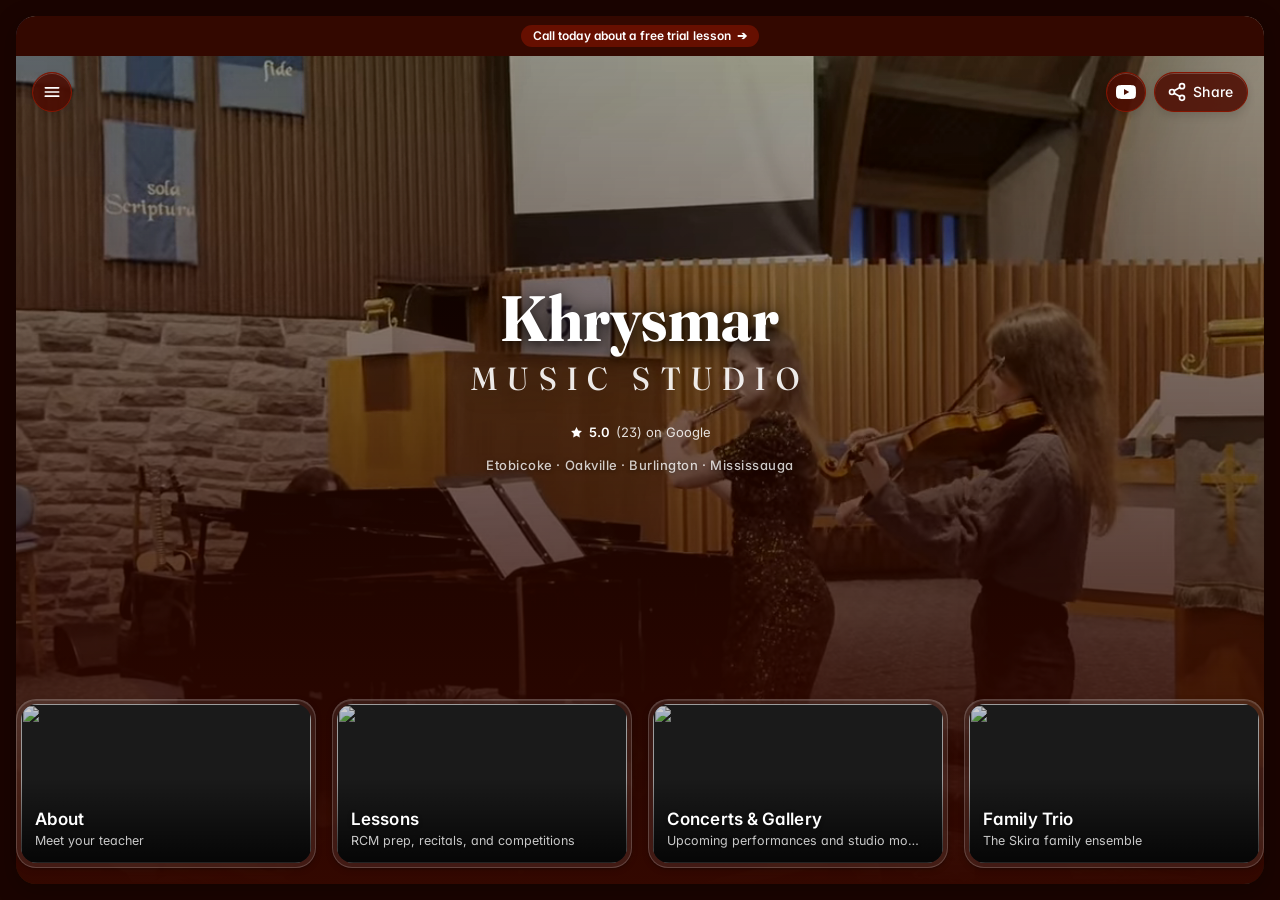
==== index.html @ 1e8c8c54 "Initial Khrysmar 2026 site" ====
<!DOCTYPE html>
<html lang="en">
<head>
<meta charset="utf-8" />
<meta name="viewport" content="width=device-width, initial-scale=1" />
<title>Khrysmar Music Studio — Piano Lessons in Toronto GTA</title>
<meta name="description" content="Khrysmar Music Studio offers private piano lessons in the Greater Toronto Area. RCM exam prep, recitals, auditions, and competitions with concert pianist Oksana Skira." />
<meta property="og:title" content="Khrysmar Music Studio — Piano Lessons in Toronto GTA" />
<meta property="og:description" content="Private piano lessons in the GTA. RCM prep, recitals, auditions, and competitions." />
<meta property="og:image" content="https://raw.githubusercontent.com/khrysmar/khrysmar.github.io/master/images/banner.jpg" />
<meta property="og:url" content="https://khrysmar.github.io" />
<meta name="twitter:card" content="summary_large_image" />
<meta name="theme-color" content="#2e2218" />
<link rel="canonical" href="https://khrysmar.github.io/" />
<link rel="icon" type="image/png" href="favicon/favicon-32x32.png" sizes="32x32" />
<link rel="apple-touch-icon" href="favicon/apple-icon-180x180.png" />
<link rel="preconnect" href="https://fonts.googleapis.com" />
<link rel="preconnect" href="https://fonts.gstatic.com" crossorigin />
<link href="https://fonts.googleapis.com/css2?family=Fraunces:ital,opsz,wght,SOFT@0,9..144,300..700,30..100;1,9..144,300..600,30..100&family=Inter:wght@300;400;500;600&display=swap" rel="stylesheet" />
<link rel="stylesheet" href="assets/css/main.css" />
</head>
<body class="home">

<!-- CoverImage: rounded video frame at top of viewport. Header + wordmark are
     overlaid inside it; tiles flow below in normal flow. -->
<div class="cover-sticky">
  <div class="cover">
    <div class="cover-media">
      <video class="cover-video" autoplay muted loop playsinline preload="auto"
             poster="https://raw.githubusercontent.com/khrysmar/khrysmar.github.io/master/images/banner.jpg">
        <source src="assets/video/hero.webm" type="video/webm" />
        <source src="assets/video/hero.mp4" type="video/mp4" />
      </video>
    </div>
    <div class="cover-scrim-mobile"></div>
    <div class="cover-gradient-bottom"></div>

    <!-- Overlay content sits inside the cover frame. -->
    <div class="hero-overlay">
      <!-- Top promo banner: full-width static bar at top of cover. -->
      <div class="top-banner">
        <a class="sash-btn" href="tel:+14168772902" aria-label="Call today about a free trial lesson">
          <span class="badge badge-cashback">
            Call today about a free trial lesson
            <span class="sash-chevron" aria-hidden="true">➔</span>
          </span>
        </a>
      </div>

      <div class="header-row">
        <button class="glassy icon-button nav-toggle" type="button" aria-label="Open studio menu" aria-controls="home-nav" aria-expanded="false">
          <svg class="hamburger-icon" width="20" height="20" viewBox="0 0 24 24" fill="none" aria-hidden="true">
            <line class="line line-1" x1="4" y1="7"  x2="20" y2="7"  stroke="currentColor" stroke-width="2" stroke-linecap="round"/>
            <line class="line line-2" x1="4" y1="12" x2="20" y2="12" stroke="currentColor" stroke-width="2" stroke-linecap="round"/>
            <line class="line line-3" x1="4" y1="17" x2="20" y2="17" stroke="currentColor" stroke-width="2" stroke-linecap="round"/>
          </svg>
        </button>

        <div class="header-actions">
          <a class="glassy icon-button" href="https://www.youtube.com/@khrystynaskira2589/videos" target="_blank" rel="noopener" aria-label="YouTube channel">
            <svg width="20" height="20" viewBox="0 0 24 24" fill="currentColor" aria-hidden="true">
              <path d="M23.5 6.2a3 3 0 0 0-2.1-2.1C19.5 3.5 12 3.5 12 3.5s-7.5 0-9.4.6A3 3 0 0 0 .5 6.2C0 8.1 0 12 0 12s0 3.9.5 5.8a3 3 0 0 0 2.1 2.1c1.9.6 9.4.6 9.4.6s7.5 0 9.4-.6a3 3 0 0 0 2.1-2.1c.5-1.9.5-5.8.5-5.8s0-3.9-.5-5.8zM9.6 15.6V8.4l6.3 3.6-6.3 3.6z"/>
            </svg>
          </a>
          <button class="glassy icon-button share-button" type="button" aria-label="Share this studio">
            <svg width="20" height="20" viewBox="0 0 24 24" fill="none" stroke="currentColor" stroke-width="2" stroke-linecap="round" stroke-linejoin="round" aria-hidden="true">
              <circle cx="18" cy="5" r="3"/>
              <circle cx="6" cy="12" r="3"/>
              <circle cx="18" cy="19" r="3"/>
              <line x1="8.59" y1="13.51" x2="15.42" y2="17.49"/>
              <line x1="15.41" y1="6.51" x2="8.59" y2="10.49"/>
            </svg>
            <span class="share-label">Share</span>
          </button>
        </div>
      </div>

      <div class="store-data">
        <div class="wordmark-wrap">
          <h1 class="wordmark-text">Khrysmar<br/><span>Music&nbsp;Studio</span></h1>
        </div>

        <!-- Update score + count manually here when reviews change. -->
        <a class="rating" href="https://maps.app.goo.gl/YP6BBt53famnzdgh6" target="_blank" rel="noopener">
          <svg width="13" height="13" viewBox="0 0 24 24" fill="currentColor" aria-hidden="true">
            <path d="M12 2l3.09 6.26L22 9.27l-5 4.87 1.18 6.88L12 17.77l-6.18 3.25L7 14.14 2 9.27l6.91-1.01L12 2z"/>
          </svg>
          <span class="rating-score">5.0</span>
          <span class="rating-count">(23) on Google</span>
        </a>

        <p class="locations">Etobicoke · Oakville · Burlington · Mississauga</p>
      </div>
    </div><!-- /.hero-overlay -->
  </div>
</div>

<!-- Below-hero content. Page bg color takes over here, but margin-bottom on
     .cover-sticky pulls this up so collections sit within the splash area. -->
<main class="page-body">
  <section class="collections" aria-label="Studio sections">
    <a class="tile" href="about.html">
      <div class="tile-frame">
        <div class="tile-image">
          <img src="https://raw.githubusercontent.com/khrysmar/khrysmar.github.io/master/images/oksana.jpg" alt="" loading="lazy" />
        </div>
        <div class="tile-overlay">
          <span class="tile-title">About</span>
          <span class="tile-subtitle">Meet your teacher</span>
        </div>
      </div>
    </a>
    <a class="tile" href="lessons.html">
      <div class="tile-frame">
        <div class="tile-image">
          <img src="https://raw.githubusercontent.com/khrysmar/khrysmar.github.io/master/images/child-edited-2.png" alt="" loading="lazy" />
        </div>
        <div class="tile-overlay">
          <span class="tile-title">Lessons</span>
          <span class="tile-subtitle">RCM prep, recitals, and competitions</span>
        </div>
      </div>
    </a>
    <a class="tile" href="concerts.html">
      <div class="tile-frame">
        <div class="tile-image">
          <img src="https://raw.githubusercontent.com/khrysmar/khrysmar.github.io/master/images/Ls4Hk2f.jpeg" alt="" loading="lazy" />
        </div>
        <div class="tile-overlay">
          <span class="tile-title">Concerts &amp; Gallery</span>
          <span class="tile-subtitle">Upcoming performances and studio moments</span>
        </div>
      </div>
    </a>
    <a class="tile" href="familytrio.html">
      <div class="tile-frame">
        <div class="tile-image">
          <img src="https://raw.githubusercontent.com/khrysmar/khrysmar.github.io/master/images/trio.jpg" alt="" loading="lazy" />
        </div>
        <div class="tile-overlay">
          <span class="tile-title">Family Trio</span>
          <span class="tile-subtitle">The Skira family ensemble</span>
        </div>
      </div>
    </a>
  </section>
</main>

<!-- Full-screen nav (toggled by hamburger) -->
<nav id="home-nav" class="home-nav" aria-label="Site navigation">
  <a href="index.html">Home</a>
  <a href="about.html">About</a>
  <a href="lessons.html">Lessons</a>
  <a href="familytrio.html">Family Trio</a>
  <a href="concerts.html">Concerts</a>
  <a href="gallery.html">Gallery</a>
  <a href="mailto:khrysmar777@gmail.com">Contact</a>
</nav>

<script src="assets/js/main.js"></script>
<script type="application/ld+json">
{
  "@context": "https://schema.org",
  "@type": "MusicSchool",
  "name": "Khrysmar Music Studio",
  "description": "Private piano lessons in the Greater Toronto Area, including RCM exam prep, recitals, auditions, and competitions.",
  "address": { "@type": "PostalAddress", "addressLocality": "Toronto", "addressRegion": "ON", "addressCountry": "Canada" },
  "telephone": "+1-416-877-2902",
  "email": "khrysmar777@gmail.com",
  "url": "https://khrysmar.github.io",
  "sameAs": [ "https://facebook.com/khrysmarmusic", "https://instagram.com/khrysmarmusic" ]
}
</script>
</body>
</html>
---- assets/css/main.css ----
/* ==========================================================================
   Khrysmar Music Studio — Modern redesign
   Editorial / boutique aesthetic. Warm neutrals, serif display, soft motion.
   ========================================================================== */

:root {
  /* Palette */
  --cream:      #f5efe6;
  --paper:      #faf6ef;
  --paper-2:    #efe7da;
  --ink:        #1b1815;
  --ink-soft:   #2a2521;
  --muted:      #6b6259;
  --line:       #e3dccf;
  --accent:     #8a3a2c;   /* deep terracotta / burgundy */
  --accent-2:   #b08947;   /* warm gold */
  --white:      #ffffff;

  /* Type */
  --font-serif: 'Fraunces', 'Cormorant Garamond', Georgia, serif;
  --font-sans:  'Inter', system-ui, -apple-system, 'Segoe UI', Helvetica, Arial, sans-serif;

  /* Layout */
  --maxw: 1200px;
  --maxw-narrow: 820px;
  --gutter: clamp(20px, 4vw, 48px);

  /* Motion */
  --ease: cubic-bezier(0.22, 1, 0.36, 1);
}

/* Reset */
*, *::before, *::after { box-sizing: border-box; }
html { scroll-behavior: smooth; -webkit-text-size-adjust: 100%; }
body {
  margin: 0;
  font-family: var(--font-sans);
  font-size: 16px;
  line-height: 1.65;
  color: var(--ink);
  background: var(--paper);
  -webkit-font-smoothing: antialiased;
  -moz-osx-font-smoothing: grayscale;
  font-feature-settings: 'ss01', 'cv11';
}
img { max-width: 100%; height: auto; display: block; }
a { color: inherit; text-decoration: none; transition: color .2s var(--ease); }
button { font: inherit; cursor: pointer; border: 0; background: none; }

/* Type scale */
h1, h2, h3, h4 {
  font-family: var(--font-serif);
  font-weight: 400;
  letter-spacing: -0.01em;
  margin: 0 0 .4em;
  color: var(--ink);
  font-variation-settings: "opsz" 144, "SOFT" 50;
}
h1 { font-size: clamp(2.5rem, 6vw, 5.25rem); line-height: 1.02; letter-spacing: -0.02em; }
h2 { font-size: clamp(2rem, 4.5vw, 3.5rem); line-height: 1.08; letter-spacing: -0.015em; }
h3 { font-size: clamp(1.4rem, 2.4vw, 2rem); line-height: 1.2; }
h4 { font-size: 1.15rem; line-height: 1.3; }

p { margin: 0 0 1em; color: var(--ink-soft); }
.lead { font-size: 1.15rem; color: var(--muted); }

.eyebrow {
  display: inline-block;
  font-family: var(--font-sans);
  font-size: 0.72rem;
  letter-spacing: 0.22em;
  text-transform: uppercase;
  font-weight: 500;
  color: var(--accent);
  margin-bottom: 1.2rem;
}
.eyebrow.light { color: rgba(255,255,255,0.85); }

.divider {
  width: 48px;
  height: 1px;
  background: var(--accent-2);
  margin: 1.4rem auto;
}

.center { text-align: center; }
.muted { color: var(--muted); }

/* Layout primitives */
.container {
  width: 100%;
  max-width: var(--maxw);
  margin: 0 auto;
  padding: 0 var(--gutter);
}
.container.narrow { max-width: var(--maxw-narrow); }

.section {
  padding: clamp(64px, 10vw, 140px) 0;
}
.section.tight  { padding: clamp(48px, 7vw, 96px) 0; }
.section.cream  { background: var(--cream); }
.section.paper2 { background: var(--paper-2); }
.section.ink    { background: var(--ink); color: var(--paper); }
.section.ink h1, .section.ink h2, .section.ink h3, .section.ink h4 { color: var(--paper); }
.section.ink p { color: rgba(245, 239, 230, 0.78); }

/* Buttons */
.btn {
  display: inline-flex;
  align-items: center;
  justify-content: center;
  gap: .5em;
  padding: 14px 28px;
  font-family: var(--font-sans);
  font-size: .82rem;
  font-weight: 500;
  letter-spacing: 0.16em;
  text-transform: uppercase;
  border-radius: 999px;
  background: var(--ink);
  color: var(--paper);
  transition: transform .25s var(--ease), background .25s var(--ease), color .25s var(--ease), box-shadow .25s var(--ease);
  white-space: nowrap;
}
.btn:hover { background: var(--accent); transform: translateY(-1px); }
.btn.ghost {
  background: transparent;
  color: var(--ink);
  box-shadow: inset 0 0 0 1px var(--ink);
}
.btn.ghost:hover { background: var(--ink); color: var(--paper); }
.btn.light {
  background: var(--paper);
  color: var(--ink);
}
.btn.light:hover { background: var(--accent-2); color: var(--paper); }
.btn.ghost-light {
  background: transparent;
  color: var(--paper);
  box-shadow: inset 0 0 0 1px rgba(245,239,230,0.6);
}
.btn.ghost-light:hover { background: var(--paper); color: var(--ink); }

.btn-row {
  display: flex;
  flex-wrap: wrap;
  gap: 12px;
  align-items: center;
  justify-content: center;
}

/* Header / Nav */
.site-header {
  position: fixed;
  inset: 0 0 auto 0;
  z-index: 100;
  padding: 18px 0;
  transition: background .3s var(--ease), box-shadow .3s var(--ease), padding .3s var(--ease);
}
.site-header .container {
  display: flex;
  align-items: center;
  justify-content: space-between;
}
.site-header.transparent { background: transparent; color: var(--paper); }
.site-header.transparent .logo { color: var(--paper); }
.site-header.solid {
  background: rgba(250, 246, 239, 0.92);
  backdrop-filter: saturate(140%) blur(10px);
  -webkit-backdrop-filter: saturate(140%) blur(10px);
  box-shadow: 0 1px 0 rgba(27, 24, 21, 0.06);
  padding: 12px 0;
}
.logo {
  font-family: var(--font-serif);
  font-size: 1.25rem;
  letter-spacing: 0.04em;
  font-weight: 500;
  line-height: 1;
}
.logo .logo-mark { color: var(--accent); font-style: italic; }
.logo small {
  display: block;
  font-family: var(--font-sans);
  font-size: 0.62rem;
  letter-spacing: 0.34em;
  text-transform: uppercase;
  font-weight: 500;
  margin-top: 4px;
  color: inherit;
  opacity: 0.7;
}

.nav {
  display: flex;
  align-items: center;
  gap: 32px;
}
.nav a {
  font-size: 0.78rem;
  letter-spacing: 0.18em;
  text-transform: uppercase;
  font-weight: 500;
  color: inherit;
  position: relative;
  padding: 4px 0;
}
.nav a::after {
  content: "";
  position: absolute;
  inset: auto 0 -2px 0;
  height: 1px;
  background: currentColor;
  transform: scaleX(0);
  transform-origin: right;
  transition: transform .3s var(--ease);
}
.nav a:hover::after, .nav a.active::after {
  transform: scaleX(1);
  transform-origin: left;
}

.nav-toggle {
  display: none;
  width: 32px;
  height: 32px;
  position: relative;
  z-index: 110;
}
.nav-toggle span {
  position: absolute;
  left: 4px; right: 4px;
  height: 1.5px;
  background: currentColor;
  transition: transform .3s var(--ease), opacity .2s var(--ease), top .3s var(--ease);
}
.nav-toggle span:nth-child(1) { top: 11px; }
.nav-toggle span:nth-child(2) { top: 16px; }
.nav-toggle span:nth-child(3) { top: 21px; }
body.menu-open .nav-toggle span:nth-child(1) { top: 16px; transform: rotate(45deg); }
body.menu-open .nav-toggle span:nth-child(2) { opacity: 0; }
body.menu-open .nav-toggle span:nth-child(3) { top: 16px; transform: rotate(-45deg); }

@media (max-width: 900px) {
  .nav-toggle { display: block; }
  .nav {
    position: fixed;
    inset: 0;
    flex-direction: column;
    justify-content: center;
    align-items: center;
    background: var(--paper);
    color: var(--ink);
    gap: 28px;
    transform: translateY(-100%);
    transition: transform .45s var(--ease);
    z-index: 105;
  }
  .nav a { font-size: 1rem; }
  body.menu-open .nav { transform: translateY(0); }
  body.menu-open .site-header { color: var(--ink) !important; }
}

/* Hero */
.hero {
  position: relative;
  min-height: 92vh;
  display: flex;
  align-items: center;
  color: var(--paper);
  overflow: hidden;
  isolation: isolate;
}
.hero .bg {
  position: absolute;
  inset: 0;
  z-index: -2;
  background-size: cover;
  background-position: center;
  transform: scale(1.04);
  animation: heroZoom 16s var(--ease) forwards;
}
.hero .bg-video {
  position: absolute;
  inset: 0;
  z-index: -2;
  width: 100%;
  height: 100%;
  object-fit: cover;
  object-position: center;
  pointer-events: none;
}
@keyframes heroZoom { to { transform: scale(1); } }
.hero::after {
  content: "";
  position: absolute;
  inset: 0;
  z-index: -1;
  background: linear-gradient(180deg, rgba(0,0,0,0.35) 0%, rgba(0,0,0,0.15) 35%, rgba(0,0,0,0.6) 100%);
}
.hero-inner {
  width: 100%;
  padding-top: 120px;
  padding-bottom: 80px;
}
.hero h1 {
  color: var(--paper);
  max-width: 14ch;
  font-style: italic;
  font-weight: 300;
}
.hero h1 em { font-style: normal; }
.hero p.tagline {
  max-width: 38ch;
  color: rgba(245, 239, 230, 0.92);
  font-size: 1.1rem;
  margin-top: 1.4rem;
  margin-bottom: 2.2rem;
}
.hero .btn-row { justify-content: flex-start; }

/* Subpage hero (smaller, image + overlay) */
.page-hero {
  position: relative;
  padding: 200px 0 110px;
  color: var(--paper);
  isolation: isolate;
  overflow: hidden;
}
.page-hero .bg {
  position: absolute; inset: 0; z-index: -2;
  background-size: cover; background-position: center;
}
.page-hero::after {
  content: ""; position: absolute; inset: 0; z-index: -1;
  background: linear-gradient(180deg, rgba(0,0,0,0.4), rgba(0,0,0,0.55));
}
.page-hero h1 {
  font-style: italic;
  font-weight: 300;
  max-width: 18ch;
}
.page-hero p { color: rgba(245, 239, 230, 0.85); max-width: 48ch; }

/* Welcome / intro block */
.intro {
  display: grid;
  grid-template-columns: 1fr 1fr;
  gap: clamp(36px, 6vw, 80px);
  align-items: center;
}
.intro .copy h2 { margin-bottom: 1rem; }
.intro .copy p { font-size: 1.05rem; }
.intro .figure img {
  width: 100%;
  aspect-ratio: 4/5;
  object-fit: cover;
  border-radius: 2px;
}
@media (max-width: 800px) {
  .intro { grid-template-columns: 1fr; }
}

/* Offerings (cards) */
.offerings {
  display: grid;
  grid-template-columns: repeat(4, 1fr);
  gap: clamp(20px, 3vw, 40px);
}
@media (max-width: 1000px) { .offerings { grid-template-columns: repeat(2, 1fr); } }
@media (max-width: 520px)  { .offerings { grid-template-columns: 1fr; } }

.card {
  display: flex;
  flex-direction: column;
}
.card .img {
  position: relative;
  aspect-ratio: 4/5;
  overflow: hidden;
  margin-bottom: 18px;
  background: var(--paper-2);
}
.card .img img {
  width: 100%; height: 100%;
  object-fit: cover;
  transition: transform .8s var(--ease);
}
.card:hover .img img { transform: scale(1.06); }
.card h4 {
  font-size: 1.4rem;
  margin-bottom: .35em;
}
.card p {
  font-size: .95rem;
  color: var(--muted);
}

/* Section header */
.section-head {
  text-align: center;
  margin-bottom: clamp(40px, 6vw, 72px);
}
.section-head h2 { max-width: 22ch; margin-inline: auto; }
.section-head p  { max-width: 56ch; margin-inline: auto; color: var(--muted); }

/* Editorial split */
.editorial {
  display: grid;
  grid-template-columns: 5fr 7fr;
  gap: clamp(36px, 6vw, 96px);
  align-items: center;
}
.editorial.reverse { grid-template-columns: 7fr 5fr; }
.editorial.reverse .figure { order: 2; }
.editorial .figure img {
  width: 100%;
  aspect-ratio: 4/5;
  object-fit: cover;
}
.editorial .copy { max-width: 52ch; }
@media (max-width: 800px) {
  .editorial, .editorial.reverse { grid-template-columns: 1fr; }
  .editorial.reverse .figure { order: 0; }
}

/* Pull quote */
.pullquote {
  font-family: var(--font-serif);
  font-size: clamp(1.4rem, 2.8vw, 2.1rem);
  line-height: 1.3;
  font-style: italic;
  color: var(--ink);
  text-align: center;
  max-width: 30ch;
  margin: 0 auto;
}
.pullquote::before { content: "“ "; color: var(--accent); }
.pullquote::after  { content: " ”"; color: var(--accent); }

/* Featured banner (image with overlay text and cta) */
.feature-banner {
  position: relative;
  isolation: isolate;
  padding: clamp(80px, 12vw, 160px) 0;
  color: var(--paper);
  text-align: center;
  overflow: hidden;
}
.feature-banner .bg {
  position: absolute; inset: 0; z-index: -2;
  background-size: cover; background-position: center;
}
.feature-banner::after {
  content: ""; position: absolute; inset: 0; z-index: -1;
  background: linear-gradient(180deg, rgba(0,0,0,0.4), rgba(0,0,0,0.55));
}
.feature-banner h2 { color: var(--paper); }
.feature-banner p { color: rgba(245,239,230,0.85); max-width: 56ch; margin: 0 auto 2rem; }

/* Galleries */
.gallery-grid {
  display: grid;
  grid-template-columns: repeat(3, 1fr);
  gap: clamp(8px, 1.4vw, 18px);
}
.gallery-grid.cols-2 { grid-template-columns: repeat(2, 1fr); }
.gallery-grid figure { margin: 0; overflow: hidden; background: var(--paper-2); }
.gallery-grid img {
  width: 100%; height: 100%;
  aspect-ratio: 4/3;
  object-fit: cover;
  transition: transform .7s var(--ease), filter .4s var(--ease);
}
.gallery-grid figure:hover img { transform: scale(1.04); filter: brightness(1.04); }
@media (max-width: 800px) { .gallery-grid { grid-template-columns: repeat(2, 1fr); } }
@media (max-width: 480px) { .gallery-grid { grid-template-columns: 1fr; } }

.masonry {
  column-count: 3;
  column-gap: 14px;
}
.masonry figure {
  break-inside: avoid;
  margin: 0 0 14px;
  overflow: hidden;
}
.masonry img {
  width: 100%;
  display: block;
  transition: transform .7s var(--ease), filter .4s var(--ease);
}
.masonry figure:hover img { transform: scale(1.03); }
@media (max-width: 900px) { .masonry { column-count: 2; } }
@media (max-width: 520px) { .masonry { column-count: 1; } }

/* Concert year groups */
.year-group { margin-bottom: clamp(60px, 8vw, 100px); }
.year-group:last-child { margin-bottom: 0; }
.year-head {
  display: flex;
  align-items: baseline;
  gap: 18px;
  margin-bottom: 32px;
  padding-bottom: 18px;
  border-bottom: 1px solid var(--line);
}
.year-head .num {
  font-family: var(--font-serif);
  font-size: clamp(2.4rem, 5vw, 4rem);
  font-style: italic;
  color: var(--accent);
  line-height: 1;
}
.year-head .label {
  font-family: var(--font-sans);
  letter-spacing: 0.18em;
  text-transform: uppercase;
  font-size: 0.78rem;
  color: var(--muted);
  font-weight: 500;
}

/* Video grid */
.video-grid {
  display: grid;
  grid-template-columns: repeat(2, 1fr);
  gap: clamp(14px, 2vw, 24px);
}
.video-grid .embed {
  position: relative;
  aspect-ratio: 16/9;
  background: var(--ink);
  overflow: hidden;
}
.video-grid iframe {
  position: absolute; inset: 0;
  width: 100%; height: 100%;
  border: 0;
}
@media (max-width: 700px) { .video-grid { grid-template-columns: 1fr; } }

/* Trio members */
.members {
  display: grid;
  grid-template-columns: repeat(3, 1fr);
  gap: clamp(20px, 3vw, 40px);
}
.member figcaption {
  margin-top: 14px;
  text-align: center;
}
.member figcaption strong {
  display: block;
  font-family: var(--font-serif);
  font-size: 1.3rem;
  font-weight: 400;
  margin-bottom: 4px;
}
.member figcaption span {
  font-size: 0.78rem;
  letter-spacing: 0.18em;
  text-transform: uppercase;
  color: var(--muted);
}
.member img { aspect-ratio: 3/4; object-fit: cover; }
@media (max-width: 700px) { .members { grid-template-columns: 1fr; } }

/* Info box (lessons pricing / formats) */
.info-grid {
  display: grid;
  grid-template-columns: repeat(3, 1fr);
  gap: 1px;
  background: var(--line);
  border: 1px solid var(--line);
}
.info-grid > div {
  background: var(--paper);
  padding: clamp(28px, 4vw, 48px);
  text-align: center;
}
.info-grid h4 {
  font-size: 2.4rem;
  font-style: italic;
  color: var(--accent);
  margin-bottom: 6px;
}
.info-grid p {
  font-size: 0.82rem;
  letter-spacing: 0.16em;
  text-transform: uppercase;
  color: var(--muted);
  margin: 0;
}
@media (max-width: 700px) { .info-grid { grid-template-columns: 1fr; } }

/* Contact section */
.contact-grid {
  display: grid;
  grid-template-columns: 1fr 1fr;
  gap: clamp(36px, 6vw, 80px);
}
.contact-grid .info p {
  margin-bottom: .6em;
}
.contact-grid .info strong {
  display: block;
  font-size: 0.74rem;
  letter-spacing: 0.22em;
  text-transform: uppercase;
  color: rgba(245,239,230,0.6);
  margin-bottom: 4px;
  font-weight: 500;
}
.contact-grid .info a:hover { color: var(--accent-2); }
@media (max-width: 800px) { .contact-grid { grid-template-columns: 1fr; } }

.form {
  display: grid;
  gap: 14px;
}
.form input, .form textarea {
  background: transparent;
  border: 0;
  border-bottom: 1px solid rgba(245,239,230,0.3);
  color: var(--paper);
  font: inherit;
  padding: 12px 0;
  outline: none;
  transition: border-color .25s var(--ease);
  width: 100%;
}
.form input::placeholder, .form textarea::placeholder { color: rgba(245,239,230,0.5); }
.form input:focus, .form textarea:focus { border-color: var(--accent-2); }
.form textarea { min-height: 120px; resize: vertical; }
.form button { justify-self: start; }

/* Footer */
.site-footer {
  background: var(--ink);
  color: var(--paper);
  padding: 60px 0 28px;
}
.site-footer .row {
  display: flex;
  flex-wrap: wrap;
  justify-content: space-between;
  align-items: flex-start;
  gap: 40px;
  padding-bottom: 40px;
  border-bottom: 1px solid rgba(245,239,230,0.12);
}
.site-footer .brand { font-family: var(--font-serif); font-size: 1.4rem; }
.site-footer .brand small { display: block; font-family: var(--font-sans); font-size: .68rem; letter-spacing: .3em; text-transform: uppercase; opacity: .7; margin-top: 6px; }
.site-footer nav {
  display: flex; flex-wrap: wrap; gap: 22px;
}
.site-footer nav a {
  font-size: 0.78rem;
  letter-spacing: 0.16em;
  text-transform: uppercase;
  color: rgba(245,239,230,0.75);
}
.site-footer nav a:hover { color: var(--accent-2); }
.site-footer .meta {
  display: flex;
  justify-content: space-between;
  flex-wrap: wrap;
  gap: 12px;
  padding-top: 24px;
  font-size: 0.78rem;
  color: rgba(245,239,230,0.5);
}
.site-footer .socials a { color: rgba(245,239,230,0.75); margin-left: 18px; }
.site-footer .socials a:first-child { margin-left: 0; }

/* Reveal animation */
.reveal {
  opacity: 0;
  transform: translateY(24px);
  transition: opacity .9s var(--ease), transform .9s var(--ease);
}
.reveal.in { opacity: 1; transform: none; }

/* Utilities */
.no-bullets { list-style: none; padding: 0; margin: 0; }
.creds { display: grid; gap: 14px; margin: 1.5rem 0 0; }
.creds li {
  display: grid;
  grid-template-columns: 100px 1fr;
  gap: 18px;
  padding: 14px 0;
  border-top: 1px solid var(--line);
  font-size: .95rem;
}
.creds li strong {
  font-family: var(--font-sans);
  font-size: 0.74rem;
  letter-spacing: 0.18em;
  text-transform: uppercase;
  color: var(--accent);
  font-weight: 500;
  padding-top: 2px;
}
.creds li:last-child { border-bottom: 1px solid var(--line); }

@media (prefers-reduced-motion: reduce) {
  *, *::before, *::after { animation: none !important; transition: none !important; }
  html { scroll-behavior: auto; }
}



/* ==========================================================================
   Home page — Reigning Champ parity (sticky cover behind, glassy header,
   wordmark/rating overlay, tiles overlapping the cover via -55vh margin).
   Mirrors reigning-champ/style.css; scoped to body.home so other pages are
   unaffected.
   ========================================================================== */

body.home {
  /* ---- THEME ---------------------------------------------------------------
     Change --hp-h (hue) and --hp-s (saturation) to retone the entire page.
     Examples:
       350 / 60% → burgundy        (current)
        25 / 50% → warm brown
       210 / 55% → midnight blue
       150 / 35% → forest green
     -------------------------------------------------------------------------- */
  --hp-h: 9;
  --hp-s: 100%;

  --hp-bg:           hsl(var(--hp-h), var(--hp-s), 5%);
  --hp-gradient:     hsl(var(--hp-h), var(--hp-s), 10%);
  --hp-text: #ffffff;
  --hp-text-muted: rgba(255, 255, 255, 0.85);

  --hp-glass-bg:     hsla(var(--hp-h), var(--hp-s), 15%, 0.85);
  --hp-glass-border: hsl(var(--hp-h), var(--hp-s), 26%);
  --hp-glass-shadow:
    inset 0 1px 0 0 rgba(255, 255, 255, 0.20),
    0 0 1px 0 rgba(0, 0, 0, 0.12),
    0 4px 8px 0 rgba(0, 0, 0, 0.12);

  /* Tiles use neutral white-on-image so they read against any palette. */
  --hp-tile-border: rgba(255, 255, 255, 0.18);
  --hp-tile-bg: rgba(255, 255, 255, 0.08);
  --hp-shadow-s: 0 1px 2px rgba(0, 0, 0, 0.18), 0 2px 6px rgba(0, 0, 0, 0.18);
  --hp-shadow-m: 0 4px 10px rgba(0, 0, 0, 0.22), 0 8px 22px rgba(0, 0, 0, 0.28);

  /* Badge accent — derived from the same hue but pushed brighter for contrast. */
  --hp-accent: hsl(var(--hp-h), var(--hp-s), 20%);

  --hp-gutter: 16px;
  --hp-page-max: 1280px;

  /* Approximate height of the tile section that overlays the bottom of the
     cover. Used as bottom padding on .hero-overlay so the wordmark centers
     between the top header and the tile area. Mobile shows 2x2 tiles
     (1/1 aspect); desktop shows 1x4 (16/9 aspect). */
  --hp-tile-area: 400px;

  /* Top promo banner height — subtracted from cover height so the cover still
     fits viewport without overflow. Matches min-height + padding of .top-banner. */
  --hp-banner-h: 52px;

  margin: 0;
  padding: 0;
  background: var(--hp-bg);
  color: var(--hp-text);
  font-family: 'Inter', -apple-system, BlinkMacSystemFont, "Helvetica Neue", Arial, sans-serif;
  -webkit-font-smoothing: antialiased;
  text-rendering: optimizeLegibility;
  /* Full-viewport flex column so .page-body can use margin-top:auto to
     anchor the tiles a fixed distance from the viewport bottom. */
  min-height: 100dvh;
  display: flex;
  flex-direction: column;
}

/* Hide global chrome on the home page (it has its own top/bottom UI). */
body.home .site-header,
body.home .site-footer { display: none; }

/* ----------------------------------------------------------------------------
   Top promo banner — full-width static bar above the cover. Hosts the sash.
   Shared between the home page and inner pages.
   ---------------------------------------------------------------------------- */
.home .top-banner,
.page .top-banner {
  display: flex;
  align-items: center;
  justify-content: center;
  width: 100%;
  min-height: 36px;
  padding: 8px 16px;
  background: var(--hp-gradient);
  color: #fff;
}
@media (min-width: 768px) {
  .home .top-banner,
  .page .top-banner { min-height: 40px; padding: 8px 20px; }
}

/* ----------------------------------------------------------------------------
   StoreSash — sits inside the top banner.
   ---------------------------------------------------------------------------- */
.home .sash-btn,
.page .sash-btn {
  display: inline-flex;
  align-items: center;
  gap: 8px;
  background: transparent;
  border: 0;
  color: #fff;
  font-family: inherit;
  cursor: pointer;
  padding: 0;
  text-decoration: none;
  white-space: nowrap;
}
.home .badge,
.page .badge {
  display: inline-flex;
  align-items: center;
  gap: 6px;
  height: 22px;
  padding: 0 12px;
  border-radius: 999px;
  font-size: 12px;
  font-weight: 600;
  letter-spacing: 0.1px;
  text-shadow: none;
}
.home .badge .sash-chevron,
.page .badge .sash-chevron { color: currentColor; }
.home .badge-cashback,
.page .badge-cashback {
  background: var(--hp-accent);
  color: #fff;
}
.home .sash-after,
.page .sash-after {
  font-size: 13px;
  font-weight: 500;
  color: #fff;
}
.home .sash-chevron,
.page .sash-chevron { color: #fff; transition: transform 200ms ease; }
@media (max-width: 600px) {
  .home .sash-after,
  .page .sash-after { display: none; }
}

/* ----------------------------------------------------------------------------
   CoverImage — sticky behind everything.
   On desktop: 55vh tall, with margin-bottom: -55vh so subsequent siblings
   overlay it. The bottom gradient fades the image into the page bg.
   ---------------------------------------------------------------------------- */
.home .cover-sticky {
  position: sticky;
  top: 0;
  width: 100%;
  padding: 12px 12px 0;            /* uniform top + side inset; bottom inset is on page-body */
  /* Negative margin = -cover height. Pulls .page-body up so the tiles row sits
     at the bottom of the cover (over the gradient fade). */
  margin-bottom: calc(-100dvh + 24px);
  /* No z-index here on purpose — setting one would create a stacking context
     that traps .hero-overlay's elevated z-index (110) when the menu opens,
     hiding the X close button behind .home-nav (z:105). Document order +
     .page-body's z-index: 5 are enough to layer tiles above the cover. */
}
@media (min-width: 768px) {
  body.home { --hp-tile-area: 230px; }
  .home .cover-sticky {
    padding: 16px 16px 0;
    margin-bottom: calc(-100dvh + 32px);
  }
}
.home .cover {
  position: relative;
  width: 100%;
  max-width: 1600px;
  height: calc(100dvh - 24px);     /* fill viewport minus top + bottom inset */
  margin: 0 auto;
  overflow: hidden;
  border-radius: 14px;
  box-shadow: 0 6px 24px rgba(0, 0, 0, 0.25);
}
@media (min-width: 768px) {
  .home .cover {
    height: calc(100dvh - 32px);
    border-radius: 20px;
  }
}
.home .cover-media { position: absolute; inset: 0; }
.home .cover-video,
.home .cover-image {
  position: absolute;
  inset: 0;
  width: 100%;
  height: 100%;
  object-fit: cover;
  display: block;
  /* Source is already flattened in encode (eq=brightness=-0.10:contrast=0.78:
     saturation=0.80) so we leave it alone here. */

  /* Zoom toward the top-left of the source so the people (centered in the
     raw footage) land near the (67%, 67%) thirds intersection of the visible
     frame instead of dead-center. Bump scale up for tighter framing. */
  transform: scale(1.35);
  transform-origin: 10% 50%;
}
.home .cover-scrim-mobile {
  position: absolute;
  inset: 0;
  background: rgba(0, 0, 0, 0.4);
}
@media (min-width: 768px) { .home .cover-scrim-mobile { display: none; } }
/* Bottom gradient: --hp-gradient is one lightness step above --hp-bg, so the
   fade reads as a soft glow against the surrounding page background. */
.home .cover-gradient-bottom {
  position: absolute;
  inset: 0;
  background: linear-gradient(0deg, var(--hp-gradient) 0%, rgba(0, 0, 0, 0) 100%);
  pointer-events: none;
}

/* ----------------------------------------------------------------------------
   Hero overlay — fills the cover frame; header row sits at top, wordmark fills
   the remaining vertical space and centers within it. The bottom padding
   reserves room for the tile section that overlays the lower portion of the
   cover, so the wordmark visually centers between the header and the tiles.
   ---------------------------------------------------------------------------- */
.home .hero-overlay {
  position: absolute;
  inset: 0;
  z-index: 5;
  display: flex;
  flex-direction: column;
  pointer-events: none;
  padding-bottom: var(--hp-tile-area);
}
.home .hero-overlay > * { pointer-events: auto; }

.home .header-row {
  display: flex;
  align-items: center;
  justify-content: space-between;
  gap: 8px;
  padding: 12px 12px 0;
  max-width: var(--hp-page-max);
  margin: 0 auto;
  width: 100%;
  z-index: 20;
  pointer-events: none;
}
@media (min-width: 768px) {
  .home .header-row { padding: 16px 16px 0; }
}
.home .header-row > * { pointer-events: auto; }

/* ----------------------------------------------------------------------------
   Glassy buttons — applyGlassyStyles parity. Shared with inner pages.
   ---------------------------------------------------------------------------- */
.home .glassy,
.page .glassy {
  display: inline-flex;
  align-items: center;
  gap: 8px;
  height: 40px;
  padding: 0 14px;
  border-radius: 999px;
  color: var(--hp-text);
  font-size: 14px;
  font-weight: 500;
  font-family: inherit;
  cursor: pointer;
  text-decoration: none;
  background-color: var(--hp-glass-bg);
  border: 0.5px solid var(--hp-glass-border);
  box-shadow: var(--hp-glass-shadow);
  backdrop-filter: blur(20px) saturate(140%);
  -webkit-backdrop-filter: blur(20px) saturate(140%);
  transition: transform 120ms ease, background-color 120ms ease;
}
.home .glassy:active,
.page .glassy:active { transform: scale(0.99); }
.home .glassy:hover,
.page .glassy:hover  { background-color: rgba(62, 50, 40, 0.92); }

/* Round 40x40 icon button (menu, YouTube, share). */
.home .icon-button,
.page .icon-button {
  width: 40px;
  height: 40px;
  padding: 0;
  border-radius: 50%;
  display: inline-grid;
  place-items: center;
  flex-shrink: 0;
}

/* Right-side cluster of icon buttons. */
.home .header-actions,
.page .header-actions {
  display: inline-flex;
  align-items: center;
  gap: 8px;
}

/* Share button widens into a pill with a label so the action reads clearly. */
.home .share-button,
.page .share-button {
  width: auto;
  border-radius: 999px;
  display: inline-flex;
  align-items: center;
  gap: 6px;
  padding: 0 14px 0 12px;
}
.home .share-label,
.page .share-label {
  font-size: 14px;
  font-weight: 500;
  letter-spacing: 0.01em;
}

/* Hamburger → X morph. Three SVG lines rotate around the icon center.
   transform-box:view-box anchors transform-origin to the SVG viewBox so
   `center` resolves to (12,12) — without this Safari and some Chromium
   versions rotate around (0,0) and the lines collapse to nothing. */
.home .hamburger-icon .line,
.page .hamburger-icon .line {
  transform-box: view-box;
  transform-origin: center;
  transition: transform 240ms cubic-bezier(0.22, 1, 0.36, 1),
              opacity 160ms ease;
}
/* Translate BEFORE rotate. CSS applies the rightmost transform function
   first to the point, so we want translate on the right so it runs first:
   the line is moved to y=12, then rotated around (12,12). Doing it in the
   other order pivots the line first (around its still-off-center y=7/17
   position) then translates, which leaves the two strokes intersecting
   ~3.5 viewBox units right of true center — the visibly crooked X. */
body.home.menu-open .hamburger-icon .line-1,
body.page.menu-open .hamburger-icon .line-1 { transform: rotate(45deg) translateY(5px); }
body.home.menu-open .hamburger-icon .line-2,
body.page.menu-open .hamburger-icon .line-2 { opacity: 0; }
body.home.menu-open .hamburger-icon .line-3,
body.page.menu-open .hamburger-icon .line-3 { transform: rotate(-45deg) translateY(-5px); }

/* When the menu overlay is open, lift hero-overlay's stacking context above
   the home-nav (z:105) so the toggle stays clickable as a close button.
   Hide the rest of the overlay so only the X is visible.

   CRITICAL: .cover-sticky uses position: sticky, which forms its own
   stacking context — that traps hero-overlay's z:110 below .home-nav's z:105
   at the document root, hiding the X on desktop. Drop sticky to relative
   while the menu is open so the stacking context dissolves and z:110 wins.
   The menu fully covers the viewport (inset:0), so losing sticky behavior
   is invisible. */
body.home.menu-open .cover-sticky { position: relative; }
body.home.menu-open .hero-overlay { z-index: 110; }
body.home.menu-open .top-banner,
body.home.menu-open .store-data,
body.home.menu-open .header-row > *:not(.nav-toggle) {
  visibility: hidden;
}

/* Make the toggle read as a confident close affordance against the dark
   menu overlay. Default glassy bg matches the menu tone, so we raise the
   fill and border to a clearly-readable white tint and slightly soften
   the shadow so it lifts off the surface. */
body.home.menu-open .nav-toggle {
  background-color: rgba(255, 255, 255, 0.22);
  border: 1px solid rgba(255, 255, 255, 0.42);
  color: #fff;
  box-shadow:
    inset 0 1px 0 0 rgba(255, 255, 255, 0.18),
    0 2px 10px rgba(0, 0, 0, 0.28);
}
body.home.menu-open .nav-toggle:hover {
  background-color: rgba(255, 255, 255, 0.32);
  border-color: rgba(255, 255, 255, 0.6);
}
body.home.menu-open .hamburger-icon .line {
  stroke-width: 2.6;
}

/* ----------------------------------------------------------------------------
   StoreData — wordmark + rating, vertically centered over the full cover.
   Absolute positioning avoids consuming flow height so the tiles still anchor
   to the viewport bottom via .page-body's auto top margin.
   ---------------------------------------------------------------------------- */
.home .store-data {
  flex: 1;                       /* fill remaining vertical space below header */
  display: flex;
  flex-direction: column;
  align-items: center;
  justify-content: center;
  text-align: center;
  padding: 0 16px;
  pointer-events: none;
}
.home .store-data > * { pointer-events: auto; }
.home .wordmark-wrap {
  display: flex;
  flex-direction: column;
  align-items: center;
  justify-content: center;
  filter: drop-shadow(0 2px 12px rgba(0, 0, 0, 0.4));
}
.home .wordmark-text {
  margin: 0;
  font-family: 'Fraunces', 'Times New Roman', 'Georgia', serif;
  font-weight: 700;
  font-style: normal;
  font-size: clamp(40px, 6vw, 64px);
  line-height: 0.92;
  letter-spacing: 0.005em;
  color: #fff;
  font-variation-settings: "opsz" 144, "SOFT" 30;
  text-shadow:
    0 2px 8px rgba(0, 0, 0, 0.45),
    0 6px 24px rgba(0, 0, 0, 0.45);
  max-width: none;
}
.home .wordmark-text span {
  display: block;
  font-family: inherit;
  font-size: 0.5em;
  font-weight: 500;
  letter-spacing: 0.32em;
  text-transform: uppercase;
  margin-top: 16px;
  color: rgba(255, 255, 255, 0.9);
  text-shadow: none;
}
.home .rating {
  display: inline-flex;
  align-items: center;
  flex-wrap: wrap;
  justify-content: center;
  gap: 6px;
  margin-top: 12px;
  background: transparent;
  border: 0;
  color: var(--hp-text-muted);
  font-size: 13px;
  font-family: inherit;
  cursor: pointer;
  padding: 4px 8px;
  text-decoration: none;
}
@media (min-width: 1024px) { .home .rating { margin-top: 24px; } }
.home .rating svg { color: #fff; flex-shrink: 0; }
.home .rating-score { font-weight: 600; color: #fff; }
.home .rating-count { color: var(--hp-text-muted); }

.home .locations {
  margin: 8px 0 0;
  font-size: 13px;
  font-weight: 500;
  letter-spacing: 0.04em;
  color: rgba(255, 255, 255, 0.78);
  text-shadow: 0 1px 4px rgba(0, 0, 0, 0.4);
}

/* ----------------------------------------------------------------------------
   Page body — sits below the hero overlay. The negative margin on
   .cover-sticky leaves room for this content to overlay the cover area.
   ---------------------------------------------------------------------------- */
.home .page-body {
  position: relative;
  z-index: 5;
  width: 100%;
  max-width: var(--hp-page-max);
  margin: auto auto 0;             /* auto top margin pushes tiles toward viewport bottom */
  padding: 16px 12px 24px;         /* bottom = cover-inset (12) + matching gap (12) */
}
@media (min-width: 768px) {
  .home .page-body { padding: 20px 16px 32px; }
}

/* ----------------------------------------------------------------------------
   StoreCollections (Tile, isStoreCollection) — flex flex-wrap, 50% / 33% / 25%.
   ---------------------------------------------------------------------------- */
.home .collections {
  display: flex;
  flex-wrap: wrap;
  margin: 0 -8px;
  row-gap: 12px;
}
@media (min-width: 768px) { .home .collections { row-gap: 16px; } }

.home .tile {
  display: flex;
  flex-direction: column;
  text-decoration: none;
  color: var(--hp-text);
  width: 50%;
  padding: 0 6px;
}
@media (min-width: 640px) { .home .tile { width: 33.3333%; } }
@media (min-width: 768px) { .home .tile { width: 25%; padding: 0 8px; } }

.home .tile-frame {
  position: relative;
  width: 100%;
  aspect-ratio: 1 / 1;
  padding: 4px;
  border: 1px solid var(--hp-tile-border);
  border-radius: 20px;
  background-color: var(--hp-tile-bg);
  backdrop-filter: blur(16px);
  -webkit-backdrop-filter: blur(16px);
  box-shadow:
    inset 0 1px 0 0 rgba(255, 255, 255, 0.12),
    var(--hp-shadow-s);
  overflow: hidden;
  transition: transform 150ms ease, box-shadow 150ms ease;
}
@media (min-width: 768px) { .home .tile-frame { aspect-ratio: 16 / 9; } }
.home .tile:hover .tile-frame {
  transform: translateY(-8px);
  box-shadow: var(--hp-shadow-m);
}
.home .tile-image {
  position: absolute;
  inset: 4px;
  border-radius: 16px;
  overflow: hidden;
  background: #1a1a1a;
}
.home .tile-image img {
  width: 100%;
  height: 100%;
  object-fit: cover;
  display: block;
  transition: transform 200ms ease;
  /* Match the flatten applied to the hero video — slightly darker, less hot. */
  filter: brightness(0.82) contrast(0.94) saturate(0.92);
}
.home .tile:hover .tile-image img { transform: scale(1.02); }

/* Overlay (title + subtitle) sits inside the inner image, anchored bottom-left,
   sitting on a top-transparent → bottom-dark gradient for legibility. */
.home .tile-overlay {
  position: absolute;
  left: 4px;
  right: 4px;
  bottom: 4px;
  border-bottom-left-radius: 16px;
  border-bottom-right-radius: 16px;
  padding: 32px 14px 14px;
  display: flex;
  flex-direction: column;
  gap: 4px;
  background: linear-gradient(180deg,
    rgba(0, 0, 0, 0) 0%,
    rgba(0, 0, 0, 0.35) 45%,
    rgba(0, 0, 0, 0.78) 100%);
  pointer-events: none;
}
.home .tile-title {
  font-size: 17px;
  font-weight: 600;
  letter-spacing: 0.1px;
  color: #fff;
  line-height: 1.15;
  text-shadow: 0 1px 4px rgba(0, 0, 0, 0.45);
}
.home .tile-subtitle {
  font-size: 12.5px;
  font-weight: 400;
  color: rgba(255, 255, 255, 0.78);
  line-height: 1.25;
  text-shadow: 0 1px 3px rgba(0, 0, 0, 0.4);
  white-space: nowrap;
  overflow: hidden;
  text-overflow: ellipsis;
}


/* ----------------------------------------------------------------------------
   Full-screen menu (toggled by hamburger). Shared with inner pages.
   ---------------------------------------------------------------------------- */
.home .home-nav,
.page .home-nav {
  position: fixed;
  inset: 0;
  display: flex;
  flex-direction: column;
  justify-content: center;
  align-items: center;
  gap: clamp(10px, 1.6vw, 18px);
  background: rgba(46, 34, 24, 0.96);
  backdrop-filter: blur(24px) saturate(140%);
  -webkit-backdrop-filter: blur(24px) saturate(140%);
  color: #fff;
  opacity: 0;
  visibility: hidden;
  transition: opacity .3s ease, visibility 0s linear .3s;
  z-index: 105;
  pointer-events: none;
}
body.home.menu-open .home-nav,
body.page.menu-open .home-nav {
  opacity: 1;
  visibility: visible;
  pointer-events: auto;
  transition: opacity .3s ease, visibility 0s linear 0s;
}
.home .home-nav a,
.page .home-nav a {
  font-family: 'Fraunces', 'Georgia', serif;
  font-style: italic;
  font-weight: 400;
  font-size: clamp(1.6rem, 4vw, 2.6rem);
  line-height: 1.15;
  color: #fff;
  letter-spacing: -0.005em;
  padding: 6px 12px;
  text-decoration: none;
  opacity: 0.9;
  transition: opacity .2s ease, transform .2s ease;
}
.home .home-nav a:hover,
.page .home-nav a:hover { opacity: 1; transform: translateY(-1px); }

/* ----------------------------------------------------------------------------
   Neutralize legacy .hero rules (this page no longer uses .hero markup, but
   guard against future regressions).
   ---------------------------------------------------------------------------- */
.home .hero { all: unset; }

/* ----------------------------------------------------------------------------
   Small-screen tweaks.
   ---------------------------------------------------------------------------- */
@media (max-width: 480px) {
  .home .header-row { padding: 0 12px; }
  .home .page-body { padding: 24px 12px 64px; }
}

/* ==========================================================================
   Inner pages — about, lessons, familytrio, gallery, concerts.
   Same burgundy theme + chrome as home, but vertically scrollable. Tokens
   mirror body.home so the palette stays in lockstep.
   ========================================================================== */

body.page {
  --hp-h: 9;
  --hp-s: 100%;
  --hp-bg:           hsl(var(--hp-h), var(--hp-s), 5%);
  --hp-gradient:     hsl(var(--hp-h), var(--hp-s), 10%);
  --hp-text:         #ffffff;
  --hp-text-muted:   rgba(255, 255, 255, 0.85);
  --hp-glass-bg:     hsla(var(--hp-h), var(--hp-s), 15%, 0.85);
  --hp-glass-border: hsl(var(--hp-h), var(--hp-s), 26%);
  --hp-glass-shadow:
    inset 0 1px 0 0 rgba(255, 255, 255, 0.20),
    0 0 1px 0 rgba(0, 0, 0, 0.12),
    0 4px 8px 0 rgba(0, 0, 0, 0.12);
  --hp-tile-border: rgba(255, 255, 255, 0.18);
  --hp-tile-bg:     rgba(255, 255, 255, 0.08);
  --hp-shadow-s: 0 1px 2px rgba(0, 0, 0, 0.18), 0 2px 6px rgba(0, 0, 0, 0.18);
  --hp-shadow-m: 0 4px 10px rgba(0, 0, 0, 0.22), 0 8px 22px rgba(0, 0, 0, 0.28);
  --hp-accent: hsl(var(--hp-h), var(--hp-s), 20%);
  --hp-page-max: 1280px;

  margin: 0;
  padding: 0;
  background: var(--hp-bg);
  color: var(--hp-text);
  font-family: 'Inter', -apple-system, BlinkMacSystemFont, "Helvetica Neue", Arial, sans-serif;
  -webkit-font-smoothing: antialiased;
  text-rendering: optimizeLegibility;
  overflow-x: hidden;
}

body.page .site-header,
body.page .site-footer,
body.page .page-hero { display: none; }

.page .page-topbar {
  position: absolute;
  top: clamp(56px, 6vw, 68px);
  left: 50%;
  transform: translateX(-50%);
  z-index: 30;
  display: flex;
  align-items: center;
  justify-content: space-between;
  gap: 8px;
  width: 100%;
  max-width: var(--hp-page-max);
  padding: 12px;
  pointer-events: none;
}
@media (min-width: 768px) {
  .page .page-topbar {
    top: 72px;
    padding: 16px;
  }
}
.page .page-topbar > * { pointer-events: auto; }
.page .page-wordmark {
  position: absolute;
  left: 50%;
  top: 50%;
  transform: translate(-50%, -50%);
  font-family: 'Fraunces', 'Times New Roman', Georgia, serif;
  font-weight: 700;
  font-size: 20px;
  letter-spacing: 0.005em;
  color: #fff;
  text-decoration: none;
  filter: drop-shadow(0 1px 4px rgba(0,0,0,0.4));
  font-variation-settings: "opsz" 144, "SOFT" 30;
}

body.page.menu-open .nav-toggle {
  background-color: rgba(255, 255, 255, 0.14);
  border-color: rgba(255, 255, 255, 0.32);
  color: #fff;
}
body.page.menu-open .nav-toggle:hover { background-color: rgba(255, 255, 255, 0.22); }
body.page.menu-open .hamburger-icon .line { stroke-width: 2.4; }
body.page.menu-open .page-topbar {
  position: fixed;
  top: 12px;
  z-index: 110;
}
@media (min-width: 768px) {
  body.page.menu-open .page-topbar { top: 16px; }
}
body.page.menu-open .page-topbar > *:not(.nav-toggle) { visibility: hidden; }

.page .top-banner {
  width: min(calc(100% - 24px), 1600px);
  max-width: 1600px;
  margin: 16px auto 0;
  border-radius: 20px 20px 0 0;
}
@media (max-width: 767px) {
  .page .top-banner {
    width: auto;
    margin: 12px 12px 0;
    border-radius: 14px 14px 0 0;
  }
  .page .page-cover {
    width: auto;
    margin: 0 12px;
  }
}

.page .page-cover {
  width: min(calc(100% - 24px), 1600px);
  max-width: 1600px;
  margin: 0 auto;
  padding: 0;
}
@media (max-width: 767px) {
  .page .page-cover {
    width: auto;
    margin: 0 12px;
  }
}
@media (min-width: 768px) {
  .page .top-banner,
  .page .page-cover { width: min(calc(100% - 32px), 1600px); }
}
.page .page-cover-frame {
  position: relative;
  width: 100%;
  height: clamp(500px, 62dvh, 680px);
  min-height: 0;
  overflow: hidden;
  border-radius: 0 0 14px 14px;
  box-shadow: 0 6px 24px rgba(0, 0, 0, 0.25);
  background: #1a1010;
}
@media (min-width: 768px) {
  .page .page-cover-frame {
    height: clamp(520px, 64dvh, 700px);
    border-radius: 0 0 20px 20px;
  }
}
.page .page-cover-image {
  position: absolute;
  inset: 0;
  width: 100%;
  height: 100%;
  object-fit: cover;
  filter: brightness(0.76) contrast(0.94) saturate(0.88);
  transform: scale(1.08);
  transform-origin: center;
}
body.page-family .page-cover-image { object-position: center 35%; transform: scale(1.02); }
body.page-concerts .page-cover-image,
body.page-gallery .page-cover-image { object-position: center 42%; }
.page .page-cover-scrim {
  position: absolute; inset: 0;
  background:
    linear-gradient(0deg, var(--hp-gradient) 0%, rgba(0, 0, 0, 0) 58%),
    linear-gradient(180deg, rgba(0,0,0,0.18) 0%, rgba(0,0,0,0.46) 100%),
    radial-gradient(ellipse at 50% 54%, rgba(0,0,0,0.08) 0%, rgba(0,0,0,0.44) 74%);
  pointer-events: none;
}
.page .page-cover-content {
  position: absolute;
  inset: 0;
  display: flex;
  flex-direction: column;
  align-items: center;
  justify-content: center;
  text-align: center;
  padding: clamp(96px, 13vw, 150px) clamp(20px, 4vw, 56px) clamp(56px, 8vw, 96px);
  color: #fff;
}
.page .page-cover-content > * { max-width: 900px; }
.page .page-cover-content .eyebrow {
  display: inline-block;
  font-family: 'Inter', sans-serif;
  font-size: clamp(0.72rem, 1.2vw, 0.84rem);
  letter-spacing: 0.24em;
  text-transform: uppercase;
  font-weight: 500;
  color: rgba(255,255,255,0.78);
  margin-bottom: 18px;
  text-shadow: 0 1px 5px rgba(0,0,0,0.42);
}
.page .page-cover-content h1 {
  margin: 0;
  color: #fff;
  font-family: 'Fraunces', 'Times New Roman', Georgia, serif;
  font-weight: 700;
  font-size: clamp(3rem, 6vw, 6rem);
  line-height: 0.96;
  letter-spacing: 0.005em;
  text-shadow:
    0 2px 8px rgba(0,0,0,0.45),
    0 6px 24px rgba(0,0,0,0.45);
  font-variation-settings: "opsz" 144, "SOFT" 30;
}
.page .page-cover-content h1 em { font-style: normal; font-weight: 700; }
.page .page-cover-content p {
  color: rgba(255,255,255,0.82);
  max-width: 56ch;
  margin: 22px auto 0;
  font-size: 1.02rem;
  font-weight: 500;
  letter-spacing: 0.02em;
  text-shadow: 0 1px 5px rgba(0,0,0,0.42);
}
@media (max-width: 560px) {
  .page .top-banner,
  .page .page-cover {
    width: calc(100vw - 24px) !important;
    max-width: calc(100vw - 24px) !important;
    margin-left: 12px !important;
    margin-right: 12px !important;
  }
  .page .page-topbar {
    left: 12px;
    right: 12px;
    width: auto;
    transform: none;
  }
  .page .page-wordmark { font-size: 18px; }
  .page .share-label { display: none; }
  .page .share-button {
    display: none;
  }
  .page .page-cover-frame { height: clamp(500px, 62dvh, 560px); }
  .page .page-cover-content {
    padding: 90px 18px 52px;
  }
  .page .page-cover-content h1 {
    width: 100%;
    max-width: 280px;
    font-size: 2rem !important;
    line-height: 1.04;
    overflow-wrap: break-word;
    white-space: normal;
  }
  .page .page-cover-content p {
    width: 100%;
    max-width: 280px;
    font-size: 0.98rem;
    line-height: 1.55;
  }
  .page .editorial .copy {
    width: 100%;
    max-width: 280px;
    margin: 0 auto;
    min-width: 0;
  }
  .page h2 {
    font-size: clamp(1.65rem, 7.5vw, 2.05rem);
    overflow-wrap: break-word;
  }
}

.page main.page-body {
  display: block;
  width: 100%;
  max-width: var(--hp-page-max);
  margin: 0 auto;
  padding: clamp(18px, 3vw, 36px) 12px clamp(40px, 6vw, 64px);
}
@media (min-width: 768px) {
  .page main.page-body { padding-left: 16px; padding-right: 16px; }
}

.page .section {
  background: transparent;
  color: #fff;
  padding: clamp(28px, 4.5vw, 56px) 0;
}
.page .section.cream {
  background:
    linear-gradient(180deg, rgba(255,255,255,0.055), rgba(255,255,255,0.025)),
    hsl(var(--hp-h), var(--hp-s), 8%);
  border: 1px solid rgba(255,255,255,0.12);
  border-radius: 20px;
  padding: clamp(44px, 7vw, 88px) clamp(24px, 4vw, 56px);
  margin: 28px 0;
  box-shadow:
    inset 0 1px 0 rgba(255,255,255,0.08),
    0 12px 36px rgba(0,0,0,0.16);
}
.page .section.tight { padding: clamp(28px, 5vw, 56px) 0; }
.page .section.ink { background: transparent; padding-top: clamp(48px, 7vw, 80px); }
.page .section .container { padding: 0; max-width: none; }
.page .section .container.narrow { max-width: 720px; margin: 0 auto; }
.page .section-head { max-width: 760px; margin: 0 auto clamp(28px, 4vw, 48px); text-align: center; }

.page h1, .page h2, .page h3, .page h4 {
  color: #fff;
  font-variation-settings: "opsz" 144, "SOFT" 30;
}
.page p { color: rgba(255,255,255,0.78); }
.page .lead { color: rgba(255,255,255,0.92); font-size: 1.15rem; line-height: 1.55; }
.page .eyebrow { color: rgba(255,255,255,0.55); }
.page .eyebrow.light { color: rgba(255,255,255,0.85); }
.page strong { color: #fff; }
.page a { color: inherit; }

.page .editorial {
  display: grid;
  gap: clamp(28px, 4vw, 64px);
  grid-template-columns: 1fr;
  align-items: center;
}
@media (min-width: 900px) {
  .page .editorial { grid-template-columns: 5fr 6fr; }
  .page .editorial.reverse > .figure { order: 2; }
  .page .editorial.reverse > .copy { order: 1; }
}
.page .editorial .figure { margin: 0; }
.page .editorial .figure,
.page .gallery-grid figure,
.page .masonry figure,
.page .members .member img,
.page .video-grid .embed,
.page .feature-banner {
  border: 1px solid var(--hp-tile-border);
  background-color: var(--hp-tile-bg);
  box-shadow:
    inset 0 1px 0 0 rgba(255,255,255,0.12),
    var(--hp-shadow-s);
}
.page .editorial .figure {
  padding: 4px;
  border-radius: 20px;
  overflow: hidden;
  backdrop-filter: blur(16px);
  -webkit-backdrop-filter: blur(16px);
}
.page .editorial .figure img {
  width: 100%;
  border-radius: 16px;
  box-shadow: none;
  filter: brightness(0.88) saturate(0.92) contrast(0.95);
}
.page .editorial .copy h2 { margin-bottom: 0.4em; }

.page .creds {
  list-style: none;
  padding: 0;
  margin: 28px 0 0;
  border-top: 1px solid rgba(255,255,255,0.14);
}
.page .creds li {
  display: grid;
  grid-template-columns: 160px 1fr;
  gap: 16px;
  padding: 16px 0;
  border-bottom: 1px solid rgba(255,255,255,0.14);
  font-size: 0.95rem;
}
.page .creds li strong {
  font-size: 0.7rem;
  letter-spacing: 0.18em;
  text-transform: uppercase;
  color: rgba(255,255,255,0.55);
  font-weight: 500;
  align-self: center;
}
.page .creds li span { color: rgba(255,255,255,0.85); }

.page .pullquote {
  font-family: 'Fraunces', serif;
  font-style: italic;
  font-weight: 300;
  font-size: clamp(1.6rem, 3.4vw, 2.4rem);
  line-height: 1.3;
  color: #fff;
  text-align: center;
  margin: 0;
  font-variation-settings: "opsz" 144, "SOFT" 60;
}

.page .info-grid {
  display: grid;
  grid-template-columns: repeat(auto-fit, minmax(220px, 1fr));
  gap: 18px;
  margin-top: 36px;
}
.page .info-grid > div {
  padding: 32px 24px;
  border: 1px solid rgba(255,255,255,0.14);
  border-radius: 16px;
  background:
    linear-gradient(180deg, rgba(255,255,255,0.07), rgba(255,255,255,0.03));
  text-align: center;
  box-shadow: inset 0 1px 0 rgba(255,255,255,0.08);
}
.page .info-grid h4 {
  font-family: 'Fraunces', serif;
  font-size: clamp(2.4rem, 5vw, 3rem);
  font-weight: 400;
  color: #fff;
  margin: 0 0 8px;
  line-height: 1;
}
.page .info-grid p { margin: 0; color: rgba(255,255,255,0.78); font-size: 0.95rem; }

.page .gallery-grid {
  display: grid;
  gap: 12px;
  grid-template-columns: repeat(auto-fill, minmax(220px, 1fr));
}
@media (min-width: 768px) {
  .page .gallery-grid { gap: 16px; grid-template-columns: repeat(auto-fill, minmax(280px, 1fr)); }
}
.page .gallery-grid figure {
  margin: 0;
  padding: 4px;
  border-radius: 20px;
  overflow: hidden;
  aspect-ratio: 4 / 3;
  background: #1a1010;
}
.page .gallery-grid img {
  width: 100%;
  height: 100%;
  object-fit: cover;
  border-radius: 16px;
  filter: brightness(0.86) saturate(0.92) contrast(0.96);
  transition: transform 250ms ease, filter 250ms ease;
}
.page .gallery-grid figure:hover img { transform: scale(1.03); filter: brightness(1) saturate(1); }
.page .gallery-grid.cols-2 { grid-template-columns: repeat(auto-fit, minmax(360px, 1fr)); }

.page .masonry {
  column-count: 1;
  column-gap: 12px;
}
@media (min-width: 600px) { .page .masonry { column-count: 2; } }
@media (min-width: 900px) { .page .masonry { column-count: 3; column-gap: 16px; } }
@media (min-width: 1200px) { .page .masonry { column-count: 4; } }
.page .masonry figure {
  margin: 0 0 12px;
  break-inside: avoid;
  padding: 4px;
  border-radius: 18px;
  overflow: hidden;
  background: #1a1010;
}
@media (min-width: 900px) { .page .masonry figure { margin-bottom: 16px; } }
.page .masonry img {
  width: 100%;
  height: auto;
  display: block;
  border-radius: 14px;
  filter: brightness(0.86) saturate(0.92) contrast(0.96);
  transition: transform 250ms ease, filter 250ms ease;
}
.page .masonry figure:hover img { transform: scale(1.03); filter: brightness(1) saturate(1); }

.page .video-grid {
  display: grid;
  gap: 16px;
  grid-template-columns: 1fr;
}
@media (min-width: 768px) { .page .video-grid { grid-template-columns: 1fr 1fr; gap: 20px; } }
.page .video-grid .embed {
  position: relative;
  aspect-ratio: 16 / 9;
  padding: 4px;
  border-radius: 20px;
  overflow: hidden;
  background: #000;
}
.page .video-grid .embed iframe {
  position: absolute;
  inset: 4px;
  width: calc(100% - 8px);
  height: calc(100% - 8px);
  border: 0;
  border-radius: 16px;
}

.page .members {
  display: grid;
  grid-template-columns: 1fr;
  gap: 28px;
}
@media (min-width: 768px) { .page .members { grid-template-columns: repeat(3, 1fr); } }
.page .members .member { margin: 0; }
.page .members .member img {
  width: 100%;
  border-radius: 20px;
  padding: 4px;
  aspect-ratio: 4 / 5;
  object-fit: cover;
  filter: brightness(0.88) saturate(0.92) contrast(0.96);
}
.page .members figcaption { margin-top: 16px; }
.page .members figcaption strong {
  display: block;
  font-family: 'Fraunces', serif;
  font-size: 1.4rem;
  font-weight: 400;
  color: #fff;
  font-variation-settings: "opsz" 144;
}
.page .members figcaption span {
  font-size: 0.72rem;
  letter-spacing: 0.22em;
  text-transform: uppercase;
  color: rgba(255,255,255,0.6);
  margin-top: 2px;
  display: inline-block;
}

.page .feature-banner {
  position: relative;
  border-radius: 20px;
  overflow: hidden;
  margin: clamp(40px, 6vw, 80px) 0;
  padding: clamp(60px, 10vw, 120px) clamp(28px, 5vw, 60px);
  color: #fff;
  isolation: isolate;
  text-align: center;
}
.page .feature-banner .bg {
  position: absolute;
  inset: 0;
  background-size: cover;
  background-position: center;
  filter: brightness(0.55) saturate(0.9);
  z-index: -1;
}
.page .feature-banner::after {
  content: '';
  position: absolute;
  inset: 0;
  background: linear-gradient(180deg, rgba(0,0,0,0.3) 0%, rgba(0,0,0,0.7) 100%);
  z-index: -1;
}
.page .feature-banner .container { max-width: 720px; padding: 0; margin: 0 auto; }
.page .feature-banner h2 { color: #fff; }
.page .feature-banner p { color: rgba(255,255,255,0.88); }

.page .btn,
.page .btn.light {
  display: inline-flex;
  align-items: center;
  gap: 8px;
  padding: 14px 28px;
  border-radius: 999px;
  font-family: inherit;
  font-size: 0.92rem;
  font-weight: 500;
  letter-spacing: 0.01em;
  text-transform: none;
  text-decoration: none;
  background: #fff;
  color: #1b1815;
  border: 1px solid #fff;
  transition: transform 150ms ease, background 150ms ease;
  cursor: pointer;
  box-shadow: none;
}
.page .btn:hover { transform: translateY(-1px); background: rgba(255,255,255,0.92); color: #1b1815; }
.page .btn.ghost {
  background: transparent;
  color: #fff;
  border: 1px solid rgba(255,255,255,0.32);
  box-shadow: none;
}
.page .btn.ghost:hover { background: rgba(255,255,255,0.08); transform: translateY(-1px); color: #fff; }
.page .btn-row { margin-top: 24px; display: flex; flex-wrap: wrap; gap: 12px; justify-content: flex-start; }

.page .contact-grid {
  display: grid;
  gap: clamp(28px, 4vw, 56px);
  grid-template-columns: 1fr;
  padding: clamp(32px, 5vw, 56px);
  border: 1px solid rgba(255,255,255,0.12);
  border-radius: 20px;
  background:
    linear-gradient(180deg, rgba(255,255,255,0.052), rgba(255,255,255,0.02)),
    hsl(var(--hp-h), var(--hp-s), 7%);
  box-shadow:
    inset 0 1px 0 rgba(255,255,255,0.08),
    0 12px 36px rgba(0,0,0,0.16);
}
@media (min-width: 900px) { .page .contact-grid { grid-template-columns: 5fr 6fr; align-items: start; } }
.page .contact-grid .info p { color: rgba(255,255,255,0.78); margin-bottom: 14px; }
.page .contact-grid .info p strong {
  display: block;
  font-size: 0.7rem;
  letter-spacing: 0.2em;
  text-transform: uppercase;
  color: rgba(255,255,255,0.55);
  margin-bottom: 4px;
  font-weight: 500;
}
.page .contact-grid .info a {
  color: #fff;
  border-bottom: 1px solid rgba(255,255,255,0.3);
  padding-bottom: 1px;
}
.page .contact-grid .info a:hover { border-bottom-color: #fff; }

.page .form { display: grid; gap: 14px; }
.page .form input,
.page .form textarea {
  width: 100%;
  padding: 14px 18px;
  background: rgba(255,255,255,0.04);
  border: 1px solid rgba(255,255,255,0.16);
  border-radius: 10px;
  color: #fff;
  font-family: inherit;
  font-size: 1rem;
  transition: border-color 150ms ease, background 150ms ease;
}
.page .form input::placeholder,
.page .form textarea::placeholder { color: rgba(255,255,255,0.45); }
.page .form input:focus,
.page .form textarea:focus {
  outline: none;
  border-color: rgba(255,255,255,0.5);
  background: rgba(255,255,255,0.06);
}
.page .form textarea { min-height: 140px; resize: vertical; }
.page .form button.btn { justify-self: start; padding: 14px 32px; }

.page .year-filter {
  display: flex;
  flex-wrap: wrap;
  gap: 8px;
  margin: 0 0 clamp(28px, 4vw, 48px);
}
.page .year-filter .chip {
  display: inline-flex;
  align-items: center;
  height: 36px;
  padding: 0 16px;
  border-radius: 999px;
  background: rgba(255,255,255,0.06);
  border: 1px solid rgba(255,255,255,0.16);
  color: rgba(255,255,255,0.85);
  font-family: inherit;
  font-size: 0.85rem;
  font-weight: 500;
  letter-spacing: 0.02em;
  cursor: pointer;
  transition: background 150ms ease, color 150ms ease, border-color 150ms ease;
}
.page .year-filter .chip:hover { background: rgba(255,255,255,0.1); color: #fff; }
.page .year-filter .chip.active {
  background: #fff;
  color: #1b1815;
  border-color: #fff;
}

.page .year-group {
  padding: clamp(28px, 4vw, 44px) 0;
  border-top: 1px solid rgba(255,255,255,0.1);
}
.page .year-group:first-child { border-top: 0; padding-top: 0; }
.page .year-head {
  display: flex;
  align-items: baseline;
  gap: 18px;
  margin-bottom: 22px;
  flex-wrap: wrap;
}
.page .year-head .num {
  font-family: 'Fraunces', serif;
  font-size: clamp(2rem, 4vw, 3.2rem);
  font-weight: 400;
  color: #fff;
  line-height: 1;
  font-variation-settings: "opsz" 144;
}
.page .year-head .label {
  font-size: 0.78rem;
  letter-spacing: 0.22em;
  text-transform: uppercase;
  color: rgba(255,255,255,0.6);
}

.page .page-footer {
  border-top: 1px solid rgba(255,255,255,0.1);
  padding: clamp(40px, 6vw, 64px) 12px clamp(28px, 4vw, 40px);
  max-width: var(--hp-page-max);
  margin: 0 auto;
}
@media (min-width: 768px) { .page .page-footer { padding-left: 16px; padding-right: 16px; } }
.page .page-footer .row {
  display: flex;
  flex-wrap: wrap;
  gap: 24px 48px;
  justify-content: space-between;
  align-items: flex-start;
  padding-bottom: 24px;
}
.page .page-footer .brand {
  font-family: 'Fraunces', serif;
  color: #fff;
  font-size: 1.25rem;
  font-style: italic;
}
.page .page-footer .brand small {
  display: block;
  font-family: 'Inter', sans-serif;
  font-style: normal;
  font-size: 0.66rem;
  letter-spacing: 0.3em;
  text-transform: uppercase;
  color: rgba(255,255,255,0.5);
  margin-top: 4px;
}
.page .page-footer nav { display: flex; flex-wrap: wrap; gap: 16px 22px; }
.page .page-footer nav a { color: rgba(255,255,255,0.78); font-size: 0.9rem; text-decoration: none; }
.page .page-footer nav a:hover { color: #fff; }
.page .page-footer .socials { display: flex; gap: 16px; }
.page .page-footer .socials a {
  color: rgba(255,255,255,0.78);
  font-size: 0.9rem;
  text-decoration: none;
  border-bottom: 1px solid rgba(255,255,255,0.2);
  padding-bottom: 2px;
}
.page .page-footer .socials a:hover { color: #fff; border-bottom-color: #fff; }
.page .page-footer .meta {
  display: flex;
  flex-wrap: wrap;
  gap: 16px;
  justify-content: space-between;
  font-size: 0.8rem;
  color: rgba(255,255,255,0.5);
  padding-top: 22px;
  border-top: 1px solid rgba(255,255,255,0.08);
}

.page .reveal {
  opacity: 0;
  transform: translateY(16px);
  transition: opacity .7s ease, transform .7s ease;
}
.page .reveal.in { opacity: 1; transform: none; }
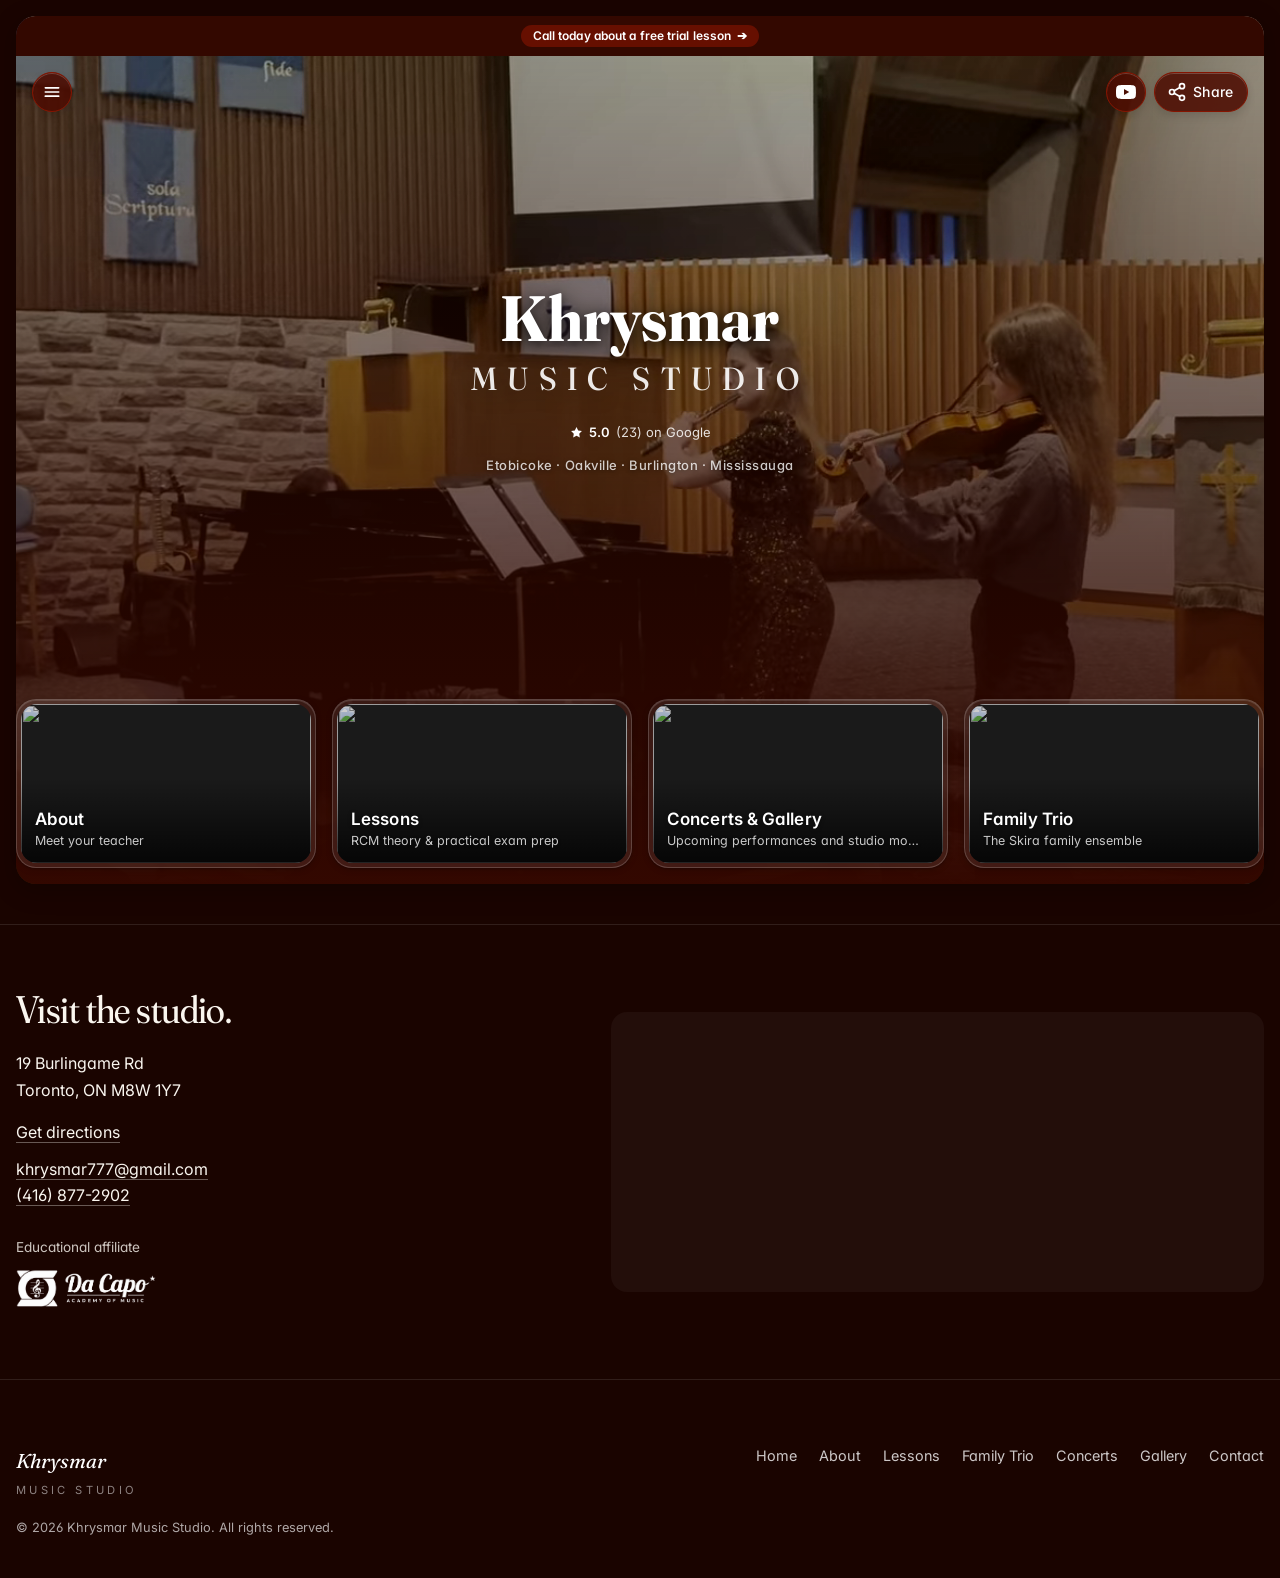
==== commit 7b05293e: "Update studio content and refine site layouts" ====
--- a/index.html
+++ b/index.html
@@ -17,10 +17,11 @@
 <link rel="preconnect" href="https://fonts.googleapis.com" />
 <link rel="preconnect" href="https://fonts.gstatic.com" crossorigin />
 <link href="https://fonts.googleapis.com/css2?family=Fraunces:ital,opsz,wght,SOFT@0,9..144,300..700,30..100;1,9..144,300..600,30..100&family=Inter:wght@300;400;500;600&display=swap" rel="stylesheet" />
-<link rel="stylesheet" href="assets/css/main.css" />
+<link rel="stylesheet" href="assets/css/main.css?v=20261119-9" />
 </head>
 <body class="home">
 
+<div class="home-stage">
 <!-- CoverImage: rounded video frame at top of viewport. Header + wordmark are
      overlaid inside it; tiles flow below in normal flow. -->
 <div class="cover-sticky">
@@ -117,7 +118,7 @@
         </div>
         <div class="tile-overlay">
           <span class="tile-title">Lessons</span>
-          <span class="tile-subtitle">RCM prep, recitals, and competitions</span>
+          <span class="tile-subtitle">RCM theory &amp; practical exam prep</span>
         </div>
       </div>
     </a>
@@ -145,6 +146,41 @@
     </a>
   </section>
 </main>
+</div>
+
+<section class="studio-section" id="contact" aria-label="Studio location">
+  <div class="studio-details">
+    <div class="studio-location">
+      <h2>Visit the studio.</h2>
+      <address>19 Burlingame Rd<br />Toronto, ON M8W 1Y7</address>
+      <p><a href="https://maps.app.goo.gl/YP6BBt53famnzdgh6" target="_blank" rel="noopener">Get directions</a></p>
+      <p><a href="mailto:khrysmar777@gmail.com">khrysmar777@gmail.com</a><br /><a href="tel:+14168772902">(416) 877-2902</a></p>
+      <div class="studio-affiliate">
+        <p>Educational affiliate</p>
+        <a href="https://www.dacapomusic.ca/" target="_blank" rel="noopener">
+          <img src="assets/images/dcam-logo-white.png" width="367" height="101" alt="Da Capo Academy of Music" loading="lazy" />
+        </a>
+      </div>
+    </div>
+    <iframe class="studio-map" title="Khrysmar Music Studio at 19 Burlingame Road, Toronto" src="https://www.google.com/maps/embed?pb=!1m18!1m12!1m3!1d1717.9805767613027!2d-79.5472449782939!3d43.60055688575137!2m3!1f0!2f0!3f0!3m2!1i1024!2i768!4f13.1!3m3!1m2!1s0x882b49c3c014dd39%3A0x8a57b063fbbcbb6!2sKhrysmar%20Music%20Studio!5e0!3m2!1sen!2sca!4v1598409810577!5m2!1sen!2sca" loading="lazy" referrerpolicy="strict-origin-when-cross-origin" allowfullscreen></iframe>
+  </div>
+</section>
+
+<footer class="page-footer">
+  <div class="footer-brand">
+    <a class="brand" href="index.html">Khrysmar<small>Music Studio</small></a>
+    <p class="copyright">© <span id="y">2026</span> Khrysmar Music Studio. All rights reserved.</p>
+  </div>
+  <nav aria-label="Footer navigation">
+    <a href="index.html">Home</a>
+    <a href="about.html">About</a>
+    <a href="lessons.html">Lessons</a>
+    <a href="familytrio.html">Family Trio</a>
+    <a href="concerts.html">Concerts</a>
+    <a href="gallery.html">Gallery</a>
+    <a href="#contact">Contact</a>
+  </nav>
+</footer>
 
 <!-- Full-screen nav (toggled by hamburger) -->
 <nav id="home-nav" class="home-nav" aria-label="Site navigation">
@@ -164,7 +200,7 @@
   "@type": "MusicSchool",
   "name": "Khrysmar Music Studio",
   "description": "Private piano lessons in the Greater Toronto Area, including RCM exam prep, recitals, auditions, and competitions.",
-  "address": { "@type": "PostalAddress", "addressLocality": "Toronto", "addressRegion": "ON", "addressCountry": "Canada" },
+  "address": { "@type": "PostalAddress", "streetAddress": "19 Burlingame Rd", "addressLocality": "Toronto", "addressRegion": "ON", "postalCode": "M8W 1Y7", "addressCountry": "Canada" },
   "telephone": "+1-416-877-2902",
   "email": "khrysmar777@gmail.com",
   "url": "https://khrysmar.github.io",
--- a/assets/css/main.css
+++ b/assets/css/main.css
@@ -783,6 +783,13 @@
 body.home .site-header,
 body.home .site-footer { display: none; }
 
+/* Keep the hero and its tiles in one viewport when the footer follows. */
+.home .home-stage {
+  min-height: 100dvh;
+  display: flex;
+  flex-direction: column;
+}
+
 /* ----------------------------------------------------------------------------
    Top promo banner — full-width static bar above the cover. Hosts the sash.
    Shared between the home page and inner pages.
@@ -854,13 +861,11 @@
 }
 
 /* ----------------------------------------------------------------------------
-   CoverImage — sticky behind everything.
-   On desktop: 55vh tall, with margin-bottom: -55vh so subsequent siblings
-   overlay it. The bottom gradient fades the image into the page bg.
+   CoverImage — full viewport, with the tiles overlaid by a negative margin.
+   Scrolls with its stage so the studio footer remains visible below it.
    ---------------------------------------------------------------------------- */
 .home .cover-sticky {
-  position: sticky;
-  top: 0;
+  position: relative;
   width: 100%;
   padding: 12px 12px 0;            /* uniform top + side inset; bottom inset is on page-body */
   /* Negative margin = -cover height. Pulls .page-body up so the tiles row sits
@@ -1690,6 +1695,7 @@
 
 .page .creds {
   list-style: none;
+  gap: 0;
   padding: 0;
   margin: 28px 0 0;
   border-top: 1px solid rgba(255,255,255,0.14);
@@ -1699,6 +1705,7 @@
   grid-template-columns: 160px 1fr;
   gap: 16px;
   padding: 16px 0;
+  border-top: 0;
   border-bottom: 1px solid rgba(255,255,255,0.14);
   font-size: 0.95rem;
 }
@@ -1711,6 +1718,13 @@
   align-self: center;
 }
 .page .creds li span { color: rgba(255,255,255,0.85); }
+
+@media (max-width: 600px) {
+  .page .creds li {
+    grid-template-columns: 1fr;
+    gap: 8px;
+  }
+}
 
 .page .pullquote {
   font-family: 'Fraunces', serif;
@@ -1825,6 +1839,30 @@
   border-radius: 16px;
 }
 
+.page .recital-photo {
+  margin: 0 0 20px;
+}
+
+.page .recital-photo img {
+  width: 100%;
+  height: auto;
+  border-radius: 16px;
+}
+
+.page .recital-video-grid video {
+  display: block;
+  width: 100%;
+  aspect-ratio: 16 / 9;
+  object-fit: contain;
+  background: #100804;
+  border-radius: 16px;
+}
+
+.page .recital-video-grid video:focus-visible {
+  outline: 2px solid var(--paper);
+  outline-offset: 4px;
+}
+
 .page .members {
   display: grid;
   grid-template-columns: 1fr;
@@ -1886,6 +1924,59 @@
 .page .feature-banner .container { max-width: 720px; padding: 0; margin: 0 auto; }
 .page .feature-banner h2 { color: #fff; }
 .page .feature-banner p { color: rgba(255,255,255,0.88); }
+
+.page-lessons .lesson-contact {
+  padding: clamp(32px, 6vw, 72px);
+  text-align: left;
+}
+
+.page-lessons .lesson-contact .container {
+  display: grid;
+  grid-template-columns: minmax(0, 1.15fr) minmax(0, 1fr);
+  align-items: center;
+  gap: clamp(32px, 6vw, 80px);
+  max-width: none;
+}
+
+.page-lessons .lesson-contact h2 { margin-bottom: 24px; }
+.page-lessons .lesson-contact p { max-width: none; margin: 0; }
+.page-lessons .lesson-contact p + p { margin-top: 8px; }
+
+.lesson-contact-details {
+  display: grid;
+  gap: 24px;
+  margin: 0;
+}
+
+.lesson-contact-details dt {
+  font-size: 0.75rem;
+  font-weight: 600;
+  letter-spacing: 0.16em;
+  text-transform: uppercase;
+  color: rgba(255,255,255,0.75);
+}
+
+.lesson-contact-details dd {
+  margin: 5px 0 0;
+  color: #fff;
+  overflow-wrap: anywhere;
+}
+
+.lesson-contact-details a {
+  text-decoration: underline;
+  text-decoration-color: rgba(255,255,255,0.4);
+  text-underline-offset: 4px;
+}
+
+.lesson-contact-details a:hover { text-decoration-color: #fff; }
+.lesson-contact-details a:focus-visible { outline: 2px solid #fff; outline-offset: 5px; }
+
+@media (max-width: 767px) {
+  .page-lessons .lesson-contact .container {
+    grid-template-columns: minmax(0, 1fr);
+    gap: 40px;
+  }
+}
 
 .page .btn,
 .page .btn.light {
@@ -1979,6 +2070,19 @@
   gap: 8px;
   margin: 0 0 clamp(28px, 4vw, 48px);
 }
+
+.page-concerts main.page-body,
+.page-concerts .concert-archive {
+  padding-top: 0;
+}
+
+.page-concerts .year-filter {
+  justify-content: center;
+  align-items: center;
+  margin: 0;
+  padding: clamp(28px, 4vw, 48px) 0;
+}
+
 .page .year-filter .chip {
   display: inline-flex;
   align-items: center;
@@ -2029,58 +2133,54 @@
   color: rgba(255,255,255,0.6);
 }
 
-.page .page-footer {
+.page-footer {
+  display: flex;
+  justify-content: space-between;
+  align-items: flex-start;
+  gap: 32px 48px;
   border-top: 1px solid rgba(255,255,255,0.1);
   padding: clamp(40px, 6vw, 64px) 12px clamp(28px, 4vw, 40px);
+  width: 100%;
   max-width: var(--hp-page-max);
   margin: 0 auto;
 }
-@media (min-width: 768px) { .page .page-footer { padding-left: 16px; padding-right: 16px; } }
-.page .page-footer .row {
-  display: flex;
-  flex-wrap: wrap;
-  gap: 24px 48px;
-  justify-content: space-between;
-  align-items: flex-start;
-  padding-bottom: 24px;
-}
-.page .page-footer .brand {
+@media (min-width: 768px) { .page-footer { padding-left: 16px; padding-right: 16px; } }
+.page-footer .footer-brand { min-width: 0; }
+.page-footer .brand {
+  display: inline-block;
   font-family: 'Fraunces', serif;
   color: #fff;
   font-size: 1.25rem;
   font-style: italic;
 }
-.page .page-footer .brand small {
+.page-footer .brand small {
   display: block;
   font-family: 'Inter', sans-serif;
   font-style: normal;
-  font-size: 0.66rem;
+  font-size: 0.7rem;
   letter-spacing: 0.3em;
   text-transform: uppercase;
   color: rgba(255,255,255,0.5);
   margin-top: 4px;
 }
-.page .page-footer nav { display: flex; flex-wrap: wrap; gap: 16px 22px; }
-.page .page-footer nav a { color: rgba(255,255,255,0.78); font-size: 0.9rem; text-decoration: none; }
-.page .page-footer nav a:hover { color: #fff; }
-.page .page-footer .socials { display: flex; gap: 16px; }
-.page .page-footer .socials a {
-  color: rgba(255,255,255,0.78);
-  font-size: 0.9rem;
-  text-decoration: none;
-  border-bottom: 1px solid rgba(255,255,255,0.2);
-  padding-bottom: 2px;
-}
-.page .page-footer .socials a:hover { color: #fff; border-bottom-color: #fff; }
-.page .page-footer .meta {
+.page-footer nav {
   display: flex;
   flex-wrap: wrap;
-  gap: 16px;
-  justify-content: space-between;
+  justify-content: flex-end;
+  gap: 16px 22px;
+}
+.page-footer nav a { color: rgba(255,255,255,0.78); font-size: 0.9rem; text-decoration: none; }
+.page-footer nav a:hover { color: #fff; }
+.page-footer a:focus-visible { outline: 2px solid var(--paper); outline-offset: 5px; }
+.page-footer .copyright {
+  margin: 16px 0 0;
   font-size: 0.8rem;
-  color: rgba(255,255,255,0.5);
-  padding-top: 22px;
-  border-top: 1px solid rgba(255,255,255,0.08);
+  color: rgba(255,255,255,0.65);
+}
+
+@media (max-width: 800px) {
+  .page-footer { flex-direction: column; }
+  .page-footer nav { justify-content: flex-start; }
 }
 
 .page .reveal {
@@ -2089,3 +2189,283 @@
   transition: opacity .7s ease, transform .7s ease;
 }
 .page .reveal.in { opacity: 1; transform: none; }
+
+/* Family Trio page — compact, members-first composition. */
+.page-family main.page-body {
+  padding-top: clamp(28px, 5vw, 56px);
+}
+
+.page-family .family-members-showcase {
+  margin-top: 0;
+  padding-top: clamp(96px, 12vw, 148px);
+}
+
+.page-family .family-members-showcase .section-head {
+  margin-bottom: clamp(28px, 4vw, 44px);
+}
+
+.page-family .family-members-showcase .section-head h2 {
+  max-width: none;
+}
+
+.page-family .members .member img {
+  aspect-ratio: 4 / 3;
+}
+
+.page-family .members .member:first-child img {
+  object-position: center 24%;
+}
+
+.page-family .family-summary {
+  max-width: 880px;
+  margin: clamp(34px, 5vw, 56px) auto 0;
+  padding-top: clamp(28px, 4vw, 40px);
+  border-top: 1px solid rgba(255,255,255,0.12);
+  text-align: center;
+}
+
+.page-family .family-summary p {
+  margin-left: auto;
+  margin-right: auto;
+}
+
+.page-family .family-summary .lead {
+  max-width: 32ch;
+  font-family: 'Fraunces', serif;
+  font-size: clamp(1.7rem, 3vw, 2.55rem);
+  line-height: 1.12;
+  color: #fff;
+}
+
+.page-family .family-summary p:not(.lead) {
+  max-width: 64ch;
+}
+
+.page-family .family-gallery {
+  grid-template-columns: minmax(0, 1fr);
+}
+
+@media (min-width: 768px) {
+  .page-family .family-gallery {
+    grid-template-columns: repeat(3, minmax(0, 1fr));
+  }
+}
+
+.page-family .family-booking-grid {
+  --booking-photo: url('https://raw.githubusercontent.com/khrysmar/khrysmar.github.io/master/images/family.jpg');
+  --booking-shade: #180601;
+  position: relative;
+  isolation: isolate;
+  gap: 0;
+  padding: 4px;
+  overflow: hidden;
+  background: #1a1010;
+  border: 1px solid var(--hp-tile-border);
+  box-shadow:
+    inset 0 1px 0 0 rgba(255,255,255,0.12),
+    var(--hp-shadow-s);
+}
+
+.page-family .family-booking-grid::before {
+  content: "";
+  position: absolute;
+  inset: 4px;
+  z-index: -1;
+  border-radius: 16px;
+  background: var(--booking-shade);
+  pointer-events: none;
+}
+
+@media (min-width: 900px) {
+  .page-family .family-booking-grid {
+    grid-template-columns: 5fr 6fr;
+  }
+}
+
+.page-family .booking-info {
+  position: relative;
+  isolation: isolate;
+  min-height: 520px;
+  display: flex;
+  flex-direction: column;
+  justify-content: flex-end;
+  padding: clamp(28px, 4vw, 56px);
+}
+
+/* Frame the sharp portrait within the left column and feather its edge. */
+.page-family .booking-info::before {
+  content: "";
+  position: absolute;
+  inset: 0;
+  z-index: -1;
+  border-radius: 16px 0 0 16px;
+  pointer-events: none;
+  background:
+    linear-gradient(0deg, var(--booking-shade), rgba(24,6,1,0.72) 20%, rgba(24,6,1,0.42) 70%),
+    var(--booking-photo) center 35% / cover no-repeat;
+  -webkit-mask-image: linear-gradient(90deg, #000 62%, transparent);
+  mask-image: linear-gradient(90deg, #000 62%, transparent);
+}
+
+.page-family .booking-info h2 {
+  max-width: 11ch;
+}
+
+.page-family .booking-info > p {
+  max-width: 37ch;
+}
+
+.page-family .booking-links {
+  margin-top: clamp(24px, 4vw, 36px);
+}
+
+.page-family .family-booking-grid .form {
+  align-content: center;
+  padding: clamp(24px, 4vw, 52px);
+}
+
+.page-family .family-booking-grid .form input,
+.page-family .family-booking-grid .form textarea {
+  background: rgba(255,248,236,0.025);
+  border-color: rgba(255,248,236,0.28);
+  -webkit-backdrop-filter: blur(14px);
+  backdrop-filter: blur(14px);
+  caret-color: var(--paper);
+}
+
+.page-family .family-booking-grid .form input::placeholder,
+.page-family .family-booking-grid .form textarea::placeholder {
+  color: rgba(255,248,236,0.78);
+}
+
+.page-family .family-booking-grid .form input:hover,
+.page-family .family-booking-grid .form textarea:hover {
+  border-color: rgba(255,248,236,0.48);
+}
+
+.page-family .family-booking-grid .form input:focus,
+.page-family .family-booking-grid .form textarea:focus {
+  background: rgba(255,248,236,0.065);
+  border-color: rgba(255,248,236,0.85);
+  outline: 2px solid rgba(255,248,236,0.65);
+  outline-offset: 3px;
+}
+
+@media (max-width: 899px) {
+  .page-family .booking-info::before {
+    border-radius: 16px 16px 0 0;
+    -webkit-mask-image: linear-gradient(180deg, #000 65%, transparent);
+    mask-image: linear-gradient(180deg, #000 65%, transparent);
+  }
+}
+
+/* Shared location and affiliate content from the original studio site. */
+.studio-section {
+  width: 100%;
+  max-width: var(--hp-page-max);
+  margin: 0 auto;
+  padding: clamp(40px, 6vw, 64px) 12px;
+  border-top: 1px solid rgba(255,255,255,0.1);
+}
+
+@media (min-width: 768px) {
+  .studio-section { padding-left: 16px; padding-right: 16px; }
+}
+
+.studio-details {
+  display: grid;
+  grid-template-columns: minmax(0, 5fr) minmax(0, 6fr);
+  gap: clamp(28px, 4vw, 56px);
+  align-items: center;
+  color: var(--paper);
+}
+
+.studio-details h2 {
+  color: var(--paper);
+  font-size: clamp(1.75rem, 3vw, 2.4rem);
+  margin-bottom: 20px;
+}
+
+.studio-details address {
+  font-style: normal;
+  margin-bottom: 16px;
+}
+
+.studio-details p {
+  color: rgba(250,246,239,0.8);
+  margin-bottom: 10px;
+}
+
+.studio-details a {
+  color: var(--paper);
+  text-decoration: underline;
+  text-underline-offset: 4px;
+  text-decoration-color: rgba(250,246,239,0.35);
+  overflow-wrap: anywhere;
+}
+
+.studio-details a:hover { text-decoration-color: var(--paper); }
+.studio-details a:focus-visible { outline: 2px solid var(--paper); outline-offset: 5px; }
+
+.studio-details .studio-affiliate {
+  margin-top: 28px;
+}
+
+.studio-affiliate p { font-size: 0.85rem; }
+.studio-affiliate a { display: inline-block; }
+.studio-affiliate img { width: 140px; height: auto; }
+
+.studio-map {
+  width: 100%;
+  height: 280px;
+  border: 0;
+  border-radius: 16px;
+  background: rgba(250,246,239,0.04);
+}
+
+.home .studio-section { margin-top: 24px; }
+
+@media (max-width: 700px) {
+  .studio-details { grid-template-columns: minmax(0, 1fr); }
+  .studio-map { height: 240px; }
+}
+
+@media (max-width: 700px) {
+  .page-family .family-members-showcase {
+    padding-top: 92px;
+    overflow: hidden;
+  }
+
+  .page-family .members .member img {
+    aspect-ratio: 4 / 5;
+  }
+
+  .page-family .family-members-showcase .section-head h2 {
+    max-width: 280px;
+    margin-left: auto;
+    margin-right: auto;
+    font-size: 2rem;
+    line-height: 1.08;
+  }
+
+  .page-family .family-summary {
+    text-align: left;
+  }
+
+  .page-family .family-summary .lead,
+  .page-family .family-summary p {
+    max-width: none;
+  }
+
+  .page-family .booking-info {
+    min-height: 420px;
+  }
+
+  .page-family .booking-info h2 {
+    max-width: 13ch;
+  }
+
+  .page-family .family-booking-grid .form {
+    padding: 24px 16px 28px;
+  }
+}
